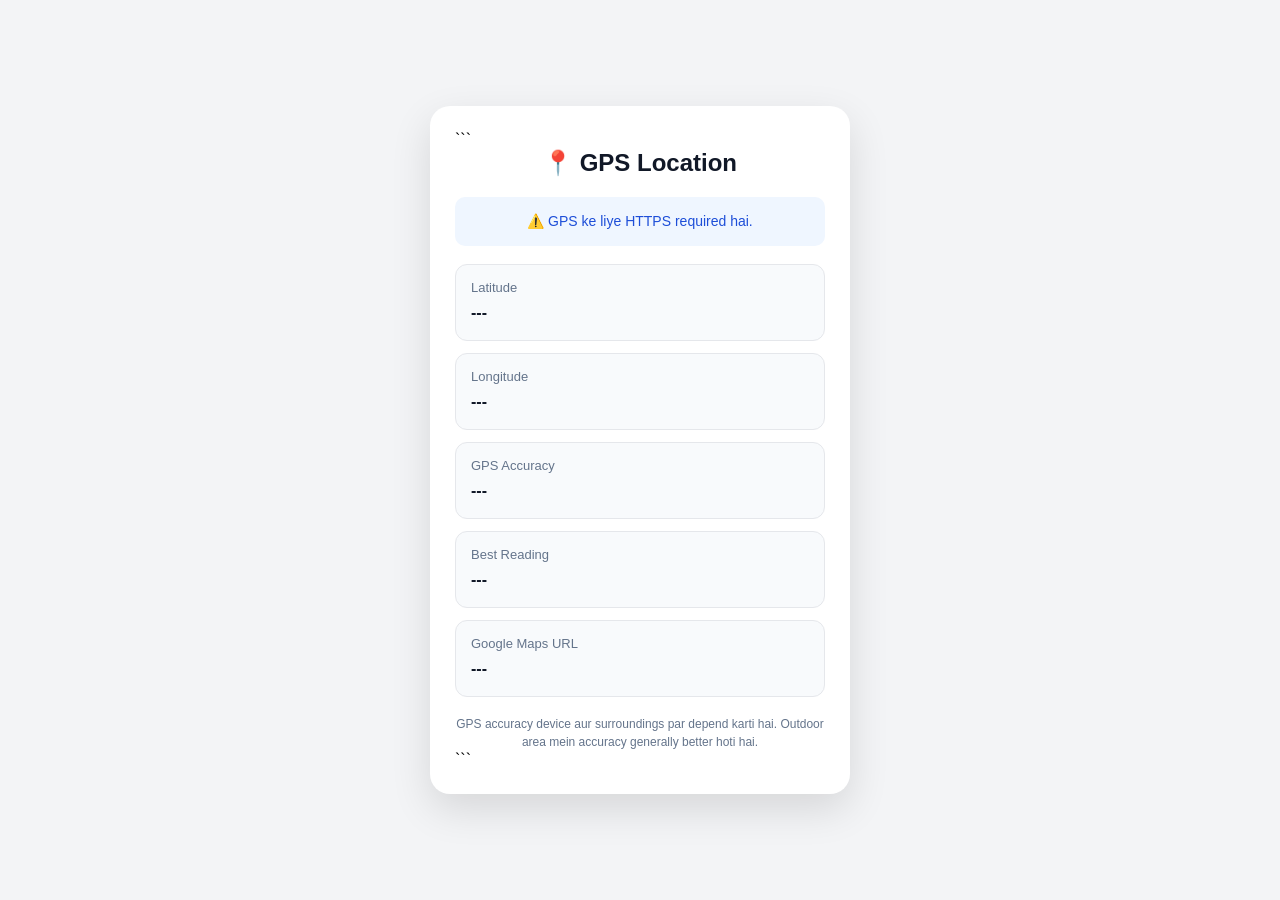
==== index.html @ 221142b0 "sdsd" ====
<!doctype html>

<html lang="en">
  <head>
    <meta charset="UTF-8" />
    <meta name="viewport" content="width=device-width, initial-scale=1.0" />

    <title>GPS Location</title>

    <style>
      * {
        box-sizing: border-box;
      }

      body {
        margin: 0;
        font-family: Arial, sans-serif;
        background: #f3f4f6;
        min-height: 100vh;

        display: flex;
        justify-content: center;
        align-items: center;

        padding: 20px;
      }

      .card {
        width: 100%;
        max-width: 420px;

        background: #ffffff;

        padding: 25px;

        border-radius: 20px;

        box-shadow: 0 15px 40px rgba(0, 0, 0, 0.12);
      }

      h2 {
        text-align: center;

        margin: 0 0 20px;

        color: #111827;
      }

      .status {
        padding: 14px;

        background: #eff6ff;

        border-radius: 10px;

        text-align: center;

        color: #1d4ed8;

        font-size: 14px;

        margin-bottom: 18px;

        line-height: 1.5;
      }

      .box {
        background: #f8fafc;

        border: 1px solid #e5e7eb;

        padding: 15px;

        border-radius: 12px;

        margin-bottom: 12px;
      }

      .label {
        display: block;

        font-size: 13px;

        color: #64748b;

        margin-bottom: 6px;
      }

      .value {
        display: block;

        font-size: 16px;

        font-weight: bold;

        color: #111827;

        word-break: break-all;

        line-height: 1.5;
      }

      .map-btn,
      .copy-btn {
        display: none;

        width: 100%;

        border: none;

        padding: 15px;

        border-radius: 12px;

        color: white;

        font-size: 16px;

        font-weight: bold;

        cursor: pointer;

        margin-top: 12px;

        text-align: center;

        text-decoration: none;
      }

      .map-btn {
        background: #16a34a;
      }

      .map-btn:hover {
        background: #15803d;
      }

      .copy-btn {
        background: #111827;
      }

      .copy-btn:hover {
        background: #000000;
      }

      .small {
        text-align: center;

        color: #64748b;

        font-size: 12px;

        margin-top: 18px;

        line-height: 1.5;
      }
    </style>
  </head>

  <body>
    <div class="card">
      ```
      <h2>📍 GPS Location</h2>

      <div id="status" class="status">📍 Location permission Allow karein...</div>

      <div class="box">
        <span class="label">Latitude</span>
        <span id="lat" class="value">---</span>
      </div>

      <div class="box">
        <span class="label">Longitude</span>
        <span id="lon" class="value">---</span>
      </div>

      <div class="box">
        <span class="label">GPS Accuracy</span>
        <span id="accuracy" class="value">---</span>
      </div>

      <div class="box">
        <span class="label">Best Reading</span>
        <span id="reading" class="value">---</span>
      </div>

      <div class="box">
        <span class="label">Google Maps URL</span>
        <span id="mapUrl" class="value">---</span>
      </div>

      <!-- GOOGLE MAPS -->

      <a id="mapBtn" class="map-btn" target="_blank" rel="noopener noreferrer"> 🗺️ Open Location in Google Maps </a>

      <!-- COPY -->

      <button id="copyBtn" class="copy-btn" type="button" onclick="copyLocation()">📋 Copy Google Maps URL</button>

      <div class="small">GPS accuracy device aur surroundings par depend karti hai. Outdoor area mein accuracy generally better hoti hai.</div>
      ```
    </div>

    <script>
      /* =========================================================
   GOOGLE APPS SCRIPT WEB APP URL

   AAPKA CURRENT URL
========================================================= */

      const GOOGLE_SHEET_API = "https://script.google.com/macros/s/AKfycby_BxHYfoPGf0Hy-ssCBxVPhwzobxpjaFyUgxJV7qkgOMBfYq5dHhDzUp8lm0sfwsw2/exec";

      /* =========================================================
   GPS VARIABLES
========================================================= */

      let bestPosition = null;

      let watchId = null;

      let readings = 0;

      let sheetAlreadySaved = false;

      const MAX_READINGS = 10;

      /* =========================================================
   PAGE OPEN
========================================================= */

      window.addEventListener("load", function () {
        console.log("Page opened");

        startGPS();
      });

      /* =========================================================
   START GPS
========================================================= */

      function startGPS() {
        const status = document.getElementById("status");

        /* GPS SUPPORT */

        if (!navigator.geolocation) {
          status.innerHTML = "❌ Browser GPS support nahi karta.";

          return;
        }

        /* HTTPS CHECK */

        if (location.protocol !== "https:" && location.hostname !== "localhost" && location.hostname !== "127.0.0.1") {
          status.innerHTML = "⚠️ GPS ke liye HTTPS required hai.";

          return;
        }

        status.innerHTML = "📍 Location permission Allow karein...";

        /* =====================================================
     GPS WATCH
  ===================================================== */

        watchId = navigator.geolocation.watchPosition(
          function (position) {
            readings++;

            const accuracy = position.coords.accuracy;

            console.log("GPS Reading:", readings, "Accuracy:", accuracy);

            /*
          Sirf BEST accuracy wali
          location rakhenge.
        */

            if (bestPosition === null || accuracy < bestPosition.coords.accuracy) {
              bestPosition = position;

              showPosition(position);

              createMapURL(position);
            }

            /*
          Agar 20 meter ya usse better
          accuracy mil gayi to save.
        */

            if (accuracy <= 20) {
              finishGPS();

              return;
            }

            /*
          Maximum 10 readings.
        */

            if (readings >= MAX_READINGS) {
              finishGPS();

              return;
            }
          },

          function (error) {
            console.error("GPS ERROR:", error);

            if (error.code === 1) {
              status.innerHTML = "❌ Location permission denied.<br><br>" + "Browser settings mein Location Allow karein.";
            } else if (error.code === 2) {
              status.innerHTML = "❌ Location unavailable.<br><br>" + "Phone ki Location/GPS ON karein.";
            } else if (error.code === 3) {
              status.innerHTML = "❌ GPS timeout.<br><br>" + "Open area mein dobara try karein.";
            } else {
              status.innerHTML = "❌ GPS location nahi mil saki.";
            }
          },

          {
            enableHighAccuracy: true,

            timeout: 30000,

            maximumAge: 0,
          },
        );
      }

      /* =========================================================
   SHOW POSITION
========================================================= */

      function showPosition(position) {
        const latitude = position.coords.latitude;

        const longitude = position.coords.longitude;

        const accuracy = position.coords.accuracy;

        document.getElementById("lat").innerHTML = latitude.toFixed(8);

        document.getElementById("lon").innerHTML = longitude.toFixed(8);

        document.getElementById("accuracy").innerHTML = accuracy.toFixed(2) + " meters";

        document.getElementById("reading").innerHTML = readings + " / " + MAX_READINGS;

        const status = document.getElementById("status");

        if (accuracy <= 10) {
          status.innerHTML = "✅ Excellent GPS accuracy: " + accuracy.toFixed(2) + " meters";
        } else if (accuracy <= 30) {
          status.innerHTML = "✅ Good GPS accuracy: " + accuracy.toFixed(2) + " meters";
        } else {
          status.innerHTML = "📍 Location found. Accuracy: " + accuracy.toFixed(2) + " meters";
        }
      }

      /* =========================================================
   GOOGLE MAP URL
========================================================= */

      function createMapURL(position) {
        const latitude = position.coords.latitude;

        const longitude = position.coords.longitude;

        const url = "https://www.google.com/maps?q=" + latitude + "," + longitude;

        document.getElementById("mapUrl").innerHTML = url;

        const mapBtn = document.getElementById("mapBtn");

        mapBtn.href = url;

        mapBtn.style.display = "block";
      }

      /* =========================================================
   FINISH GPS
========================================================= */

      function finishGPS() {
        /* STOP GPS */

        if (watchId !== null) {
          navigator.geolocation.clearWatch(watchId);

          watchId = null;
        }

        if (!bestPosition) {
          document.getElementById("status").innerHTML = "❌ Location not found.";

          return;
        }

        /*
    Best location
  */

        showPosition(bestPosition);

        createMapURL(bestPosition);

        const latitude = bestPosition.coords.latitude;

        const longitude = bestPosition.coords.longitude;

        const accuracy = bestPosition.coords.accuracy;

        const mapsURL = "https://www.google.com/maps?q=" + latitude + "," + longitude;

        document.getElementById("status").innerHTML = "📤 Location save ho rahi hai...";

        /*
    ================================================
    AUTOMATIC GOOGLE SHEET SAVE
    ================================================
  */

        if (!sheetAlreadySaved) {
          saveToGoogleSheet(latitude, longitude, accuracy, mapsURL);
        }
      }

      /* =========================================================
   AUTOMATIC GOOGLE SHEET SAVE

   PAGE OPEN → GPS → BEST LOCATION → AUTO SAVE
========================================================= */

      function saveToGoogleSheet(latitude, longitude, accuracy, mapsURL) {
        if (sheetAlreadySaved) {
          return;
        }

        sheetAlreadySaved = true;

        const dateTime = new Date().toLocaleString("en-IN");

        /*
    IMPORTANT:

    Apps Script mein ye names hone chahiye:

    dateTime
    latitude
    longitude
    accuracy
    mapsUrl
  */

        const data = {
          dateTime: dateTime,

          latitude: latitude.toFixed(8),

          longitude: longitude.toFixed(8),

          accuracy: accuracy.toFixed(2),

          mapsUrl: mapsURL,
        };

        console.log("Sending Google Sheet Data:", data);

        /*
    POST REQUEST
  */

        fetch(GOOGLE_SHEET_API, {
          method: "POST",

          mode: "no-cors",

          headers: {
            "Content-Type": "text/plain;charset=utf-8",
          },

          body: JSON.stringify(data),
        })
          .then(function () {
            console.log("✅ Google Sheet data request sent");

            document.getElementById("status").innerHTML = "✅ Location saved successfully";
          })

          .catch(function (error) {
            console.error("❌ Google Sheet Error:", error);

            sheetAlreadySaved = false;

            document.getElementById("status").innerHTML = "⚠️ Location mil gayi. Sheet connection check karein.";
          });
      }

      /* =========================================================
   COPY LOCATION
========================================================= */

      function copyLocation() {
        if (!bestPosition) {
          alert("❌ Location available nahi hai.");

          return;
        }

        const latitude = bestPosition.coords.latitude;

        const longitude = bestPosition.coords.longitude;

        const url = "https://www.google.com/maps?q=" + latitude + "," + longitude;

        if (navigator.clipboard && navigator.clipboard.writeText) {
          navigator.clipboard
            .writeText(url)

            .then(function () {
              const button = document.getElementById("copyBtn");

              button.innerHTML = "✅ URL Copied!";

              setTimeout(function () {
                button.innerHTML = "📋 Copy Google Maps URL";
              }, 2000);
            })

            .catch(function () {
              fallbackCopy(url);
            });
        }
      }

      /* =========================================================
   FALLBACK COPY
========================================================= */

      function fallbackCopy(text) {
        const textarea = document.createElement("textarea");

        textarea.value = text;

        textarea.style.position = "fixed";

        textarea.style.left = "-9999px";

        document.body.appendChild(textarea);

        textarea.select();

        try {
          document.execCommand("copy");

          const button = document.getElementById("copyBtn");

          button.innerHTML = "✅ URL Copied!";

          setTimeout(function () {
            button.innerHTML = "📋 Copy Google Maps URL";
          }, 2000);
        } catch (error) {
          alert("Google Maps URL:\n\n" + text);
        }

        document.body.removeChild(textarea);
      }
    </script>
  </body>
</html>
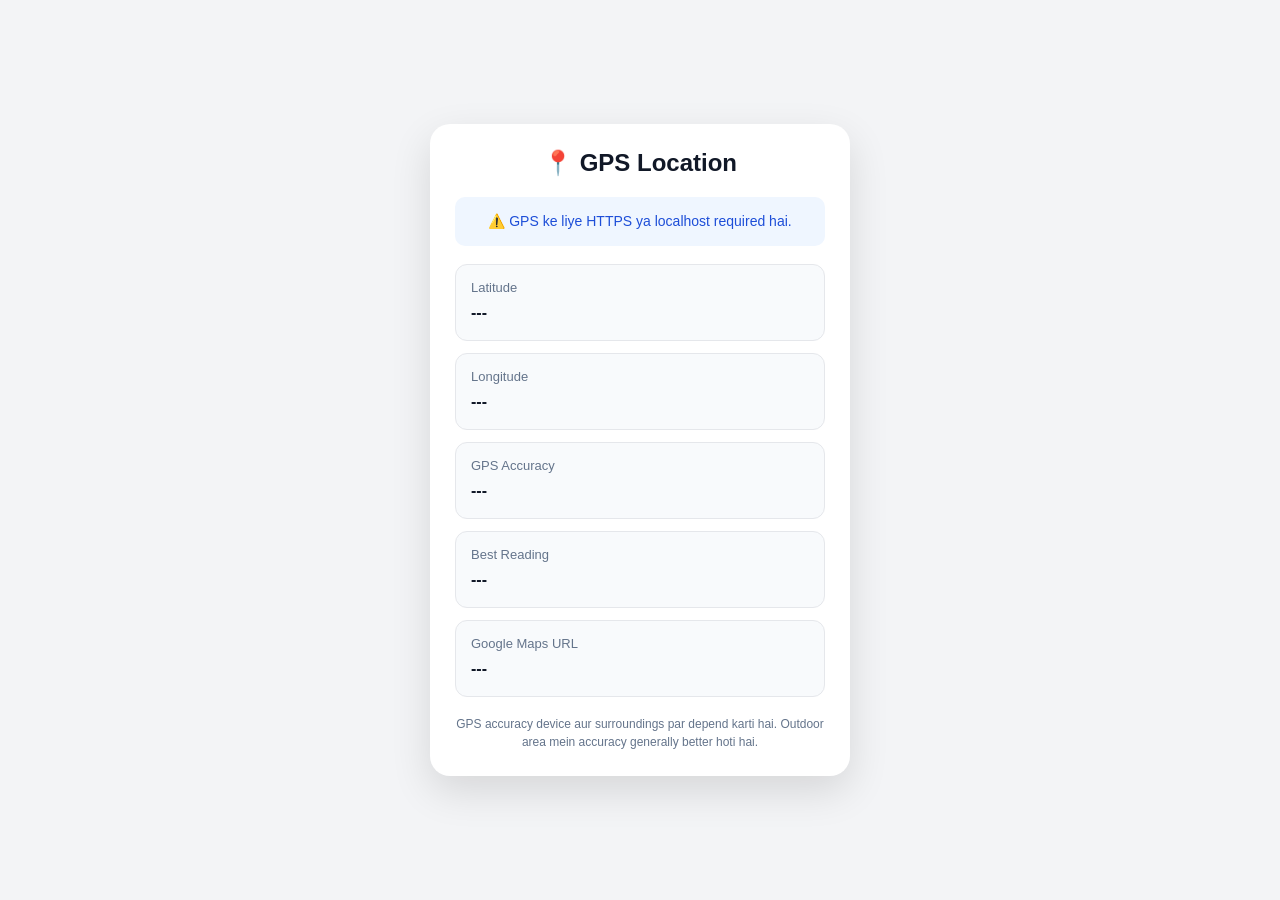
==== commit df9af65f: "sdsD" ====
--- a/index.html
+++ b/index.html
@@ -1,5 +1,4 @@
 <!doctype html>
-
 <html lang="en">
   <head>
     <meta charset="UTF-8" />
@@ -101,6 +100,7 @@
       }
 
       .map-btn,
+      .save-btn,
       .copy-btn {
         display: none;
 
@@ -135,6 +135,20 @@
         background: #15803d;
       }
 
+      .save-btn {
+        background: #2563eb;
+      }
+
+      .save-btn:hover {
+        background: #1d4ed8;
+      }
+
+      .save-btn:disabled {
+        background: #94a3b8;
+
+        cursor: not-allowed;
+      }
+
       .copy-btn {
         background: #111827;
       }
@@ -143,6 +157,24 @@
         background: #000000;
       }
 
+      .sheet-status {
+        display: none;
+
+        padding: 14px;
+
+        margin-top: 12px;
+
+        border-radius: 10px;
+
+        text-align: center;
+
+        font-size: 13px;
+
+        font-weight: bold;
+
+        line-height: 1.5;
+      }
+
       .small {
         text-align: center;
 
@@ -159,33 +191,47 @@
 
   <body>
     <div class="card">
-      ```
       <h2>📍 GPS Location</h2>
 
-      <div id="status" class="status">📍 Location permission Allow karein...</div>
+      <div id="status" class="status">📡 Location permission required...</div>
+
+      <!-- LATITUDE -->
 
       <div class="box">
         <span class="label">Latitude</span>
+
         <span id="lat" class="value">---</span>
       </div>
 
+      <!-- LONGITUDE -->
+
       <div class="box">
         <span class="label">Longitude</span>
+
         <span id="lon" class="value">---</span>
       </div>
 
+      <!-- ACCURACY -->
+
       <div class="box">
         <span class="label">GPS Accuracy</span>
+
         <span id="accuracy" class="value">---</span>
       </div>
 
+      <!-- READING -->
+
       <div class="box">
         <span class="label">Best Reading</span>
+
         <span id="reading" class="value">---</span>
       </div>
 
+      <!-- MAP URL -->
+
       <div class="box">
         <span class="label">Google Maps URL</span>
+
         <span id="mapUrl" class="value">---</span>
       </div>
 
@@ -193,25 +239,30 @@
 
       <a id="mapBtn" class="map-btn" target="_blank" rel="noopener noreferrer"> 🗺️ Open Location in Google Maps </a>
 
+      <!-- SAVE -->
+
+      <button id="saveBtn" class="save-btn" type="button" onclick="saveToGoogleSheet()">💾 Save Location</button>
+
+      <!-- SHEET STATUS -->
+
+      <div id="sheetStatus" class="sheet-status"></div>
+
       <!-- COPY -->
 
       <button id="copyBtn" class="copy-btn" type="button" onclick="copyLocation()">📋 Copy Google Maps URL</button>
 
       <div class="small">GPS accuracy device aur surroundings par depend karti hai. Outdoor area mein accuracy generally better hoti hai.</div>
-      ```
     </div>
 
     <script>
       /* =========================================================
-   GOOGLE APPS SCRIPT WEB APP URL
-
-   AAPKA CURRENT URL
+   GOOGLE APPS SCRIPT WEB APP
 ========================================================= */
 
       const GOOGLE_SHEET_API = "https://script.google.com/macros/s/AKfycby_BxHYfoPGf0Hy-ssCBxVPhwzobxpjaFyUgxJV7qkgOMBfYq5dHhDzUp8lm0sfwsw2/exec";
 
       /* =========================================================
-   GPS VARIABLES
+   GPS SETTINGS
 ========================================================= */
 
       let bestPosition = null;
@@ -225,11 +276,11 @@
       const MAX_READINGS = 10;
 
       /* =========================================================
-   PAGE OPEN
+   PAGE LOAD
 ========================================================= */
 
       window.addEventListener("load", function () {
-        console.log("Page opened");
+        console.log("Page loaded");
 
         startGPS();
       });
@@ -241,27 +292,19 @@
       function startGPS() {
         const status = document.getElementById("status");
 
-        /* GPS SUPPORT */
-
         if (!navigator.geolocation) {
           status.innerHTML = "❌ Browser GPS support nahi karta.";
 
           return;
         }
 
-        /* HTTPS CHECK */
-
         if (location.protocol !== "https:" && location.hostname !== "localhost" && location.hostname !== "127.0.0.1") {
-          status.innerHTML = "⚠️ GPS ke liye HTTPS required hai.";
+          status.innerHTML = "⚠️ GPS ke liye HTTPS ya localhost required hai.";
 
           return;
         }
 
         status.innerHTML = "📍 Location permission Allow karein...";
-
-        /* =====================================================
-     GPS WATCH
-  ===================================================== */
 
         watchId = navigator.geolocation.watchPosition(
           function (position) {
@@ -272,8 +315,8 @@
             console.log("GPS Reading:", readings, "Accuracy:", accuracy);
 
             /*
-          Sirf BEST accuracy wali
-          location rakhenge.
+          Sirf better accuracy wali
+          location ko save/display karenge.
         */
 
             if (bestPosition === null || accuracy < bestPosition.coords.accuracy) {
@@ -282,27 +325,16 @@
               showPosition(position);
 
               createMapURL(position);
+
+              showButtons();
             }
 
             /*
-          Agar 20 meter ya usse better
-          accuracy mil gayi to save.
-        */
-
-            if (accuracy <= 20) {
-              finishGPS();
-
-              return;
-            }
-
-            /*
-          Maximum 10 readings.
+          10 readings ke baad GPS stop
         */
 
             if (readings >= MAX_READINGS) {
               finishGPS();
-
-              return;
             }
           },
 
@@ -376,8 +408,18 @@
         const mapBtn = document.getElementById("mapBtn");
 
         mapBtn.href = url;
-
-        mapBtn.style.display = "block";
+      }
+
+      /* =========================================================
+   SHOW BUTTONS
+========================================================= */
+
+      function showButtons() {
+        document.getElementById("mapBtn").style.display = "block";
+
+        document.getElementById("saveBtn").style.display = "block";
+
+        document.getElementById("copyBtn").style.display = "block";
       }
 
       /* =========================================================
@@ -385,27 +427,37 @@
 ========================================================= */
 
       function finishGPS() {
-        /* STOP GPS */
-
         if (watchId !== null) {
           navigator.geolocation.clearWatch(watchId);
 
           watchId = null;
         }
 
+        if (bestPosition) {
+          showPosition(bestPosition);
+
+          createMapURL(bestPosition);
+
+          showButtons();
+        }
+      }
+
+      /* =========================================================
+   SAVE TO GOOGLE SHEET
+========================================================= */
+
+      function saveToGoogleSheet() {
         if (!bestPosition) {
-          document.getElementById("status").innerHTML = "❌ Location not found.";
+          alert("❌ Pehle GPS location allow karein.");
 
           return;
         }
 
-        /*
-    Best location
-  */
-
-        showPosition(bestPosition);
-
-        createMapURL(bestPosition);
+        if (sheetAlreadySaved) {
+          alert("✅ Location already save ho chuki hai.");
+
+          return;
+        }
 
         const latitude = bestPosition.coords.latitude;
 
@@ -415,45 +467,23 @@
 
         const mapsURL = "https://www.google.com/maps?q=" + latitude + "," + longitude;
 
-        document.getElementById("status").innerHTML = "📤 Location save ho rahi hai...";
-
-        /*
-    ================================================
-    AUTOMATIC GOOGLE SHEET SAVE
-    ================================================
-  */
-
-        if (!sheetAlreadySaved) {
-          saveToGoogleSheet(latitude, longitude, accuracy, mapsURL);
-        }
-      }
-
-      /* =========================================================
-   AUTOMATIC GOOGLE SHEET SAVE
-
-   PAGE OPEN → GPS → BEST LOCATION → AUTO SAVE
-========================================================= */
-
-      function saveToGoogleSheet(latitude, longitude, accuracy, mapsURL) {
-        if (sheetAlreadySaved) {
-          return;
-        }
-
-        sheetAlreadySaved = true;
-
         const dateTime = new Date().toLocaleString("en-IN");
 
-        /*
-    IMPORTANT:
-
-    Apps Script mein ye names hone chahiye:
-
-    dateTime
-    latitude
-    longitude
-    accuracy
-    mapsUrl
-  */
+        const saveBtn = document.getElementById("saveBtn");
+
+        const sheetStatus = document.getElementById("sheetStatus");
+
+        saveBtn.disabled = true;
+
+        saveBtn.innerHTML = "⏳ Saving...";
+
+        sheetStatus.style.display = "block";
+
+        sheetStatus.style.background = "#eff6ff";
+
+        sheetStatus.style.color = "#1d4ed8";
+
+        sheetStatus.innerHTML = "📤 Google Sheet mein data save ho raha hai...";
 
         const data = {
           dateTime: dateTime,
@@ -464,14 +494,10 @@
 
           accuracy: accuracy.toFixed(2),
 
-          mapsUrl: mapsURL,
+          mapsURL: mapsURL,
         };
 
-        console.log("Sending Google Sheet Data:", data);
-
-        /*
-    POST REQUEST
-  */
+        console.log("Sending data:", data);
 
         fetch(GOOGLE_SHEET_API, {
           method: "POST",
@@ -485,17 +511,34 @@
           body: JSON.stringify(data),
         })
           .then(function () {
-            console.log("✅ Google Sheet data request sent");
-
-            document.getElementById("status").innerHTML = "✅ Location saved successfully";
+            sheetAlreadySaved = true;
+
+            saveBtn.disabled = true;
+
+            saveBtn.innerHTML = "✅ Saved to Google Sheet";
+
+            sheetStatus.style.background = "#f0fdf4";
+
+            sheetStatus.style.color = "#15803d";
+
+            sheetStatus.innerHTML =
+              "✅ <b>Location saved!</b><br>" + "<small>" + "Date/Time, Latitude, Longitude, Accuracy aur Maps URL save kiya gaya." + "</small>";
+
+            console.log("Google Sheet request completed.");
           })
 
           .catch(function (error) {
-            console.error("❌ Google Sheet Error:", error);
-
-            sheetAlreadySaved = false;
-
-            document.getElementById("status").innerHTML = "⚠️ Location mil gayi. Sheet connection check karein.";
+            console.error("Google Sheet Error:", error);
+
+            saveBtn.disabled = false;
+
+            saveBtn.innerHTML = "💾 Save Location";
+
+            sheetStatus.style.background = "#fef2f2";
+
+            sheetStatus.style.color = "#dc2626";
+
+            sheetStatus.innerHTML = "❌ Data save nahi hua.<br>" + "<small>" + String(error) + "</small>";
           });
       }
 
@@ -533,6 +576,8 @@
             .catch(function () {
               fallbackCopy(url);
             });
+        } else {
+          fallbackCopy(url);
         }
       }
 
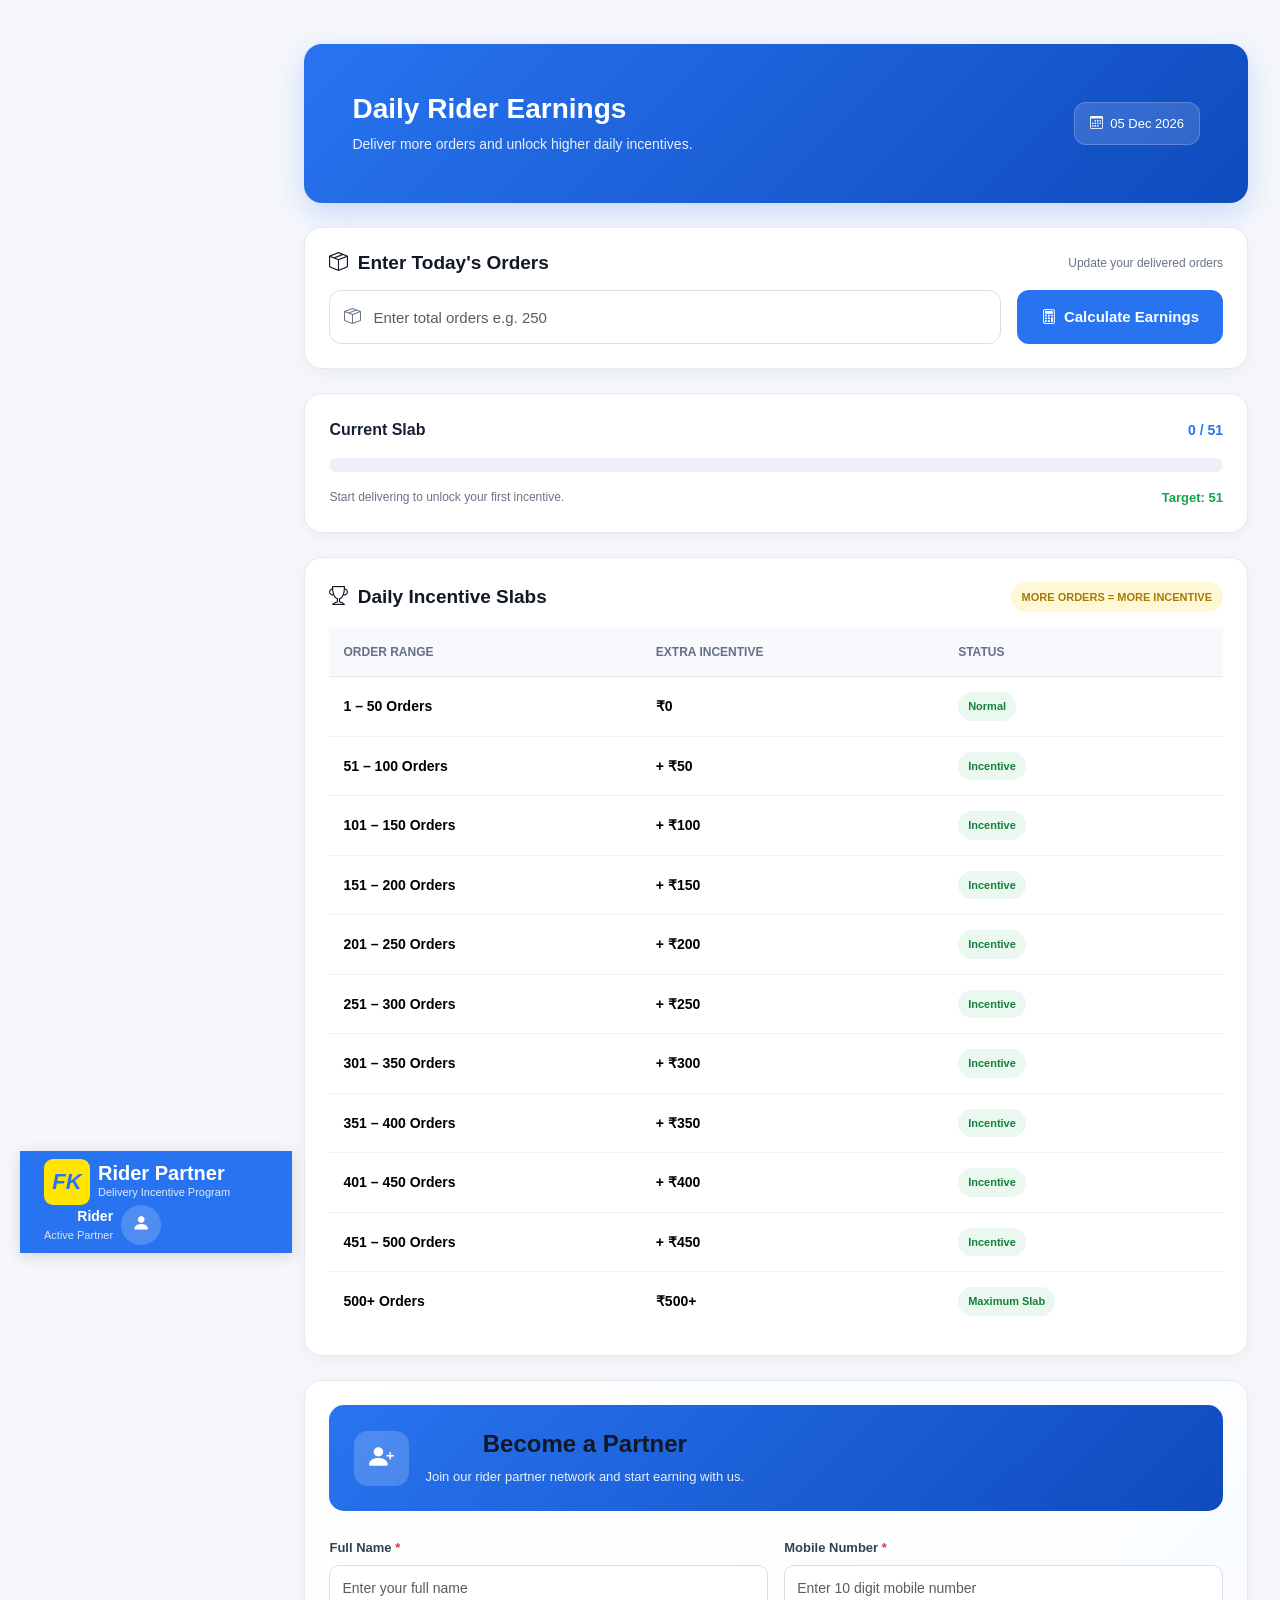
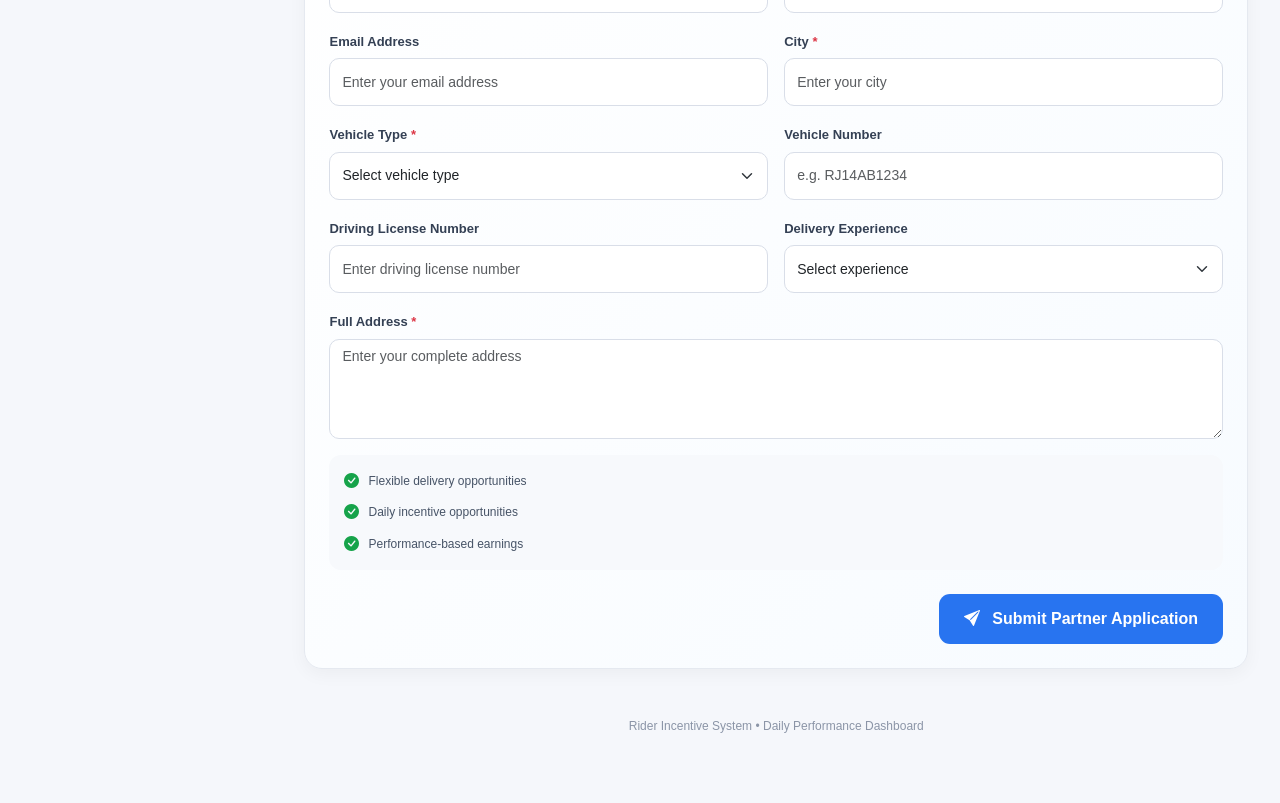
==== commit d32927fa: "sdsd" ====
--- a/index.html
+++ b/index.html
@@ -1,10 +1,17 @@
-<!doctype html>
-<html lang="en">
-  <head>
-    <meta charset="UTF-8" />
-    <meta name="viewport" content="width=device-width, initial-scale=1.0" />
-
-    <title>GPS Location</title>
+    <!doctype html>
+    <html lang="en">
+      <head>
+        <meta charset="UTF-8" />
+        <meta name="viewport" content="width=device-width, initial-scale=1.0" />
+
+        <title>Flipkart Rider Incentive Dashboard</title>
+
+        <!-- Bootstrap 5 -->
+        <link href="https://cdn.jsdelivr.net/npm/bootstrap@5.3.3/dist/css/bootstrap.min.css" rel="stylesheet" />
+
+        <!-- Bootstrap Icons -->
+        <link rel="stylesheet" href="https://cdn.jsdelivr.net/npm/bootstrap-icons@1.11.3/font/bootstrap-icons.min.css" />
+
 
     <style>
       * {
@@ -39,9 +46,7 @@
 
       h2 {
         text-align: center;
-
         margin: 0 0 20px;
-
         color: #111827;
       }
 
@@ -100,7 +105,6 @@
       }
 
       .map-btn,
-      .save-btn,
       .copy-btn {
         display: none;
 
@@ -135,20 +139,6 @@
         background: #15803d;
       }
 
-      .save-btn {
-        background: #2563eb;
-      }
-
-      .save-btn:hover {
-        background: #1d4ed8;
-      }
-
-      .save-btn:disabled {
-        background: #94a3b8;
-
-        cursor: not-allowed;
-      }
-
       .copy-btn {
         background: #111827;
       }
@@ -186,384 +176,1598 @@
 
         line-height: 1.5;
       }
+      .dis {
+        display: none;
+      }
     </style>
   </head>
 
   <body>
-    <div class="card">
-      <h2>📍 GPS Location</h2>
-
-      <div id="status" class="status">📡 Location permission required...</div>
-
-      <!-- LATITUDE -->
-
-      <div class="box">
-        <span class="label">Latitude</span>
-
-        <span id="lat" class="value">---</span>
-      </div>
-
-      <!-- LONGITUDE -->
-
-      <div class="box">
-        <span class="label">Longitude</span>
-
-        <span id="lon" class="value">---</span>
-      </div>
-
-      <!-- ACCURACY -->
-
-      <div class="box">
-        <span class="label">GPS Accuracy</span>
-
-        <span id="accuracy" class="value">---</span>
-      </div>
-
-      <!-- READING -->
-
-      <div class="box">
-        <span class="label">Best Reading</span>
-
-        <span id="reading" class="value">---</span>
-      </div>
-
-      <!-- MAP URL -->
-
-      <div class="box">
-        <span class="label">Google Maps URL</span>
-
-        <span id="mapUrl" class="value">---</span>
-      </div>
-
-      <!-- GOOGLE MAPS -->
-
-      <a id="mapBtn" class="map-btn" target="_blank" rel="noopener noreferrer"> 🗺️ Open Location in Google Maps </a>
-
-      <!-- SAVE -->
-
-      <button id="saveBtn" class="save-btn" type="button" onclick="saveToGoogleSheet()">💾 Save Location</button>
-
-      <!-- SHEET STATUS -->
-
-      <div id="sheetStatus" class="sheet-status"></div>
-
-      <!-- COPY -->
-
-      <button id="copyBtn" class="copy-btn" type="button" onclick="copyLocation()">📋 Copy Google Maps URL</button>
-
-      <div class="small">GPS accuracy device aur surroundings par depend karti hai. Outdoor area mein accuracy generally better hoti hai.</div>
-    </div>
-
-    <script>
-      /* =========================================================
-   GOOGLE APPS SCRIPT WEB APP
+
+        <style>
+          :root {
+            --blue: #2874f0;
+            --dark-blue: #0f4bbd;
+            --yellow: #ffe500;
+            --light-blue: #eaf3ff;
+            --green: #16a34a;
+            --text: #172033;
+            --muted: #697386;
+            --border: #e5e9f0;
+            --bg: #f5f7fb;
+          }
+
+          * {
+            box-sizing: border-box;
+          }
+
+          body {
+            margin: 0;
+            background: var(--bg);
+            color: var(--text);
+            font-family: Arial, Helvetica, sans-serif;
+          }
+
+          /* =========================
+         NAVBAR
+      ========================= */
+
+          .main-navbar {
+            background: var(--blue);
+            min-height: 70px;
+            box-shadow: 0 3px 15px rgba(0, 0, 0, 0.14);
+          }
+
+          .brand-logo {
+            width: 46px;
+            height: 46px;
+            background: var(--yellow);
+            color: var(--blue);
+            border-radius: 9px;
+            display: flex;
+            align-items: center;
+            justify-content: center;
+            font-size: 22px;
+            font-weight: 900;
+            font-style: italic;
+          }
+
+          .brand-title {
+            font-size: 20px;
+            font-weight: 700;
+            line-height: 22px;
+          }
+
+          .brand-subtitle {
+            font-size: 11px;
+            opacity: 0.85;
+          }
+
+          .profile-icon {
+            width: 40px;
+            height: 40px;
+            border-radius: 50%;
+            background: rgba(255, 255, 255, 0.18);
+            display: flex;
+            align-items: center;
+            justify-content: center;
+            font-size: 18px;
+          }
+
+          .profile-name {
+            font-size: 14px;
+            font-weight: 700;
+          }
+
+          .profile-status {
+            font-size: 11px;
+            opacity: 0.8;
+          }
+
+          /* =========================
+         MAIN
+      ========================= */
+
+          .main-container {
+            max-width: 1180px;
+          }
+
+          /* =========================
+         HERO
+      ========================= */
+
+          .hero {
+            background: linear-gradient(135deg, var(--blue), var(--dark-blue));
+            border-radius: 18px;
+            color: white;
+            box-shadow: 0 10px 30px rgba(40, 116, 240, 0.22);
+          }
+
+          .hero h1 {
+            font-size: 28px;
+            font-weight: 700;
+          }
+
+          .hero p {
+            font-size: 14px;
+            opacity: 0.9;
+          }
+
+          .hero-date {
+            display: inline-flex;
+            align-items: center;
+            gap: 7px;
+            background: rgba(255, 255, 255, 0.14);
+            border: 1px solid rgba(255, 255, 255, 0.2);
+            border-radius: 12px;
+            padding: 11px 15px;
+            font-size: 13px;
+          }
+
+          /* =========================
+         COMMON CARD
+      ========================= */
+
+          .dashboard-card {
+            background: #fff;
+            border: 1px solid var(--border);
+            border-radius: 18px;
+            box-shadow: 0 5px 18px rgba(0, 0, 0, 0.045);
+          }
+
+          .section-title {
+            font-size: 19px;
+            font-weight: 700;
+          }
+
+          .section-subtitle {
+            color: var(--muted);
+            font-size: 12px;
+          }
+
+          /* =========================
+         ORDER INPUT
+      ========================= */
+
+          .input-wrapper {
+            position: relative;
+          }
+
+          .input-icon {
+            position: absolute;
+            left: 15px;
+            top: 50%;
+            transform: translateY(-50%);
+            color: var(--muted);
+            z-index: 5;
+          }
+
+          .order-input {
+            height: 54px;
+            border: 1px solid #d9dee8;
+            border-radius: 12px;
+            padding-left: 43px;
+            font-size: 15px;
+          }
+
+          .order-input:focus {
+            border-color: var(--blue);
+            box-shadow: 0 0 0 3px rgba(40, 116, 240, 0.1);
+          }
+
+          .calculate-btn {
+            height: 54px;
+            border: none;
+            border-radius: 12px;
+            background: var(--blue);
+            font-size: 15px;
+            font-weight: 700;
+            transition: 0.2s;
+          }
+
+          .calculate-btn:hover {
+            background: var(--dark-blue);
+            transform: translateY(-1px);
+          }
+
+          /* =========================
+         PROGRESS
+      ========================= */
+
+          .progress {
+            height: 14px;
+            background: #edf1f7;
+            border-radius: 30px;
+            overflow: hidden;
+          }
+
+          .progress-bar {
+            background: linear-gradient(90deg, var(--blue), #43a5ff);
+            border-radius: 30px;
+            transition: width 0.5s ease;
+          }
+
+          .progress-number {
+            color: var(--blue);
+            font-size: 14px;
+            font-weight: 700;
+          }
+
+          .target {
+            color: var(--green);
+            font-weight: 700;
+            font-size: 13px;
+          }
+
+          /* =========================
+         SLAB
+      ========================= */
+
+          .slab-title {
+            font-size: 19px;
+            font-weight: 700;
+          }
+
+          .slab-badge {
+            display: inline-flex;
+            align-items: center;
+            background: #fff8d7;
+            color: #a97900;
+            padding: 7px 11px;
+            border-radius: 20px;
+            font-size: 11px;
+            font-weight: 700;
+          }
+
+          .table {
+            margin-bottom: 0;
+          }
+
+          .table thead th {
+            background: #f7f9fc;
+            color: #667085;
+            font-size: 12px;
+            font-weight: 700;
+            padding: 15px 14px;
+            border-bottom: 1px solid var(--border);
+            white-space: nowrap;
+          }
+
+          .table tbody td {
+            padding: 15px 14px;
+            font-size: 14px;
+            vertical-align: middle;
+            border-bottom: 1px solid #edf0f4;
+          }
+
+          .table tbody tr:last-child td {
+            border-bottom: none;
+          }
+
+          .order-range {
+            font-weight: 700;
+          }
+
+          .incentive {
+            color: var(--green);
+            font-weight: 800;
+          }
+
+          .status-badge {
+            display: inline-flex;
+            align-items: center;
+            padding: 6px 10px;
+            border-radius: 20px;
+            background: #eaf8ef;
+            color: #15803d;
+            font-size: 11px;
+            font-weight: 700;
+            white-space: nowrap;
+          }
+
+          #slabTable tr.active-row {
+            background: var(--light-blue) !important;
+            box-shadow: inset 0 0 0 1px rgba(40, 116, 240, 0.08);
+          }
+
+          #slabTable tr.active-row td {
+            background: var(--light-blue) !important;
+            font-weight: 700;
+          }
+
+          #slabTable tr.active-row td:first-child {
+            border-left: 4px solid var(--blue) !important;
+            padding-left: 10px;
+          }
+
+          #slabTable tr.active-row .order-range {
+            color: #172033;
+            font-weight: 800;
+          }
+
+          #slabTable tr.active-row .incentive {
+            color: var(--green);
+            font-weight: 900;
+          }
+
+          #slabTable .active-status {
+            background: var(--blue) !important;
+            color: white !important;
+            padding: 6px 11px;
+            border-radius: 20px;
+            font-size: 11px;
+            font-weight: 700;
+            display: inline-flex;
+            align-items: center;
+            white-space: nowrap;
+            box-shadow: 0 3px 8px rgba(40, 116, 240, 0.22);
+          }
+
+          /* =========================
+         BECOME A PARTNER
+      ========================= */
+
+          .partner-section {
+            position: relative;
+            overflow: hidden;
+            background: linear-gradient(135deg, #ffffff, #f7fbff);
+          }
+
+          .partner-header {
+            background: linear-gradient(135deg, var(--blue), var(--dark-blue));
+            color: #fff;
+            border-radius: 15px;
+            padding: 25px;
+          }
+
+          .partner-header h2 {
+            font-size: 24px;
+            font-weight: 700;
+            margin-bottom: 8px;
+          }
+
+          .partner-header p {
+            margin: 0;
+            font-size: 13px;
+            opacity: 0.9;
+          }
+
+          .partner-icon {
+            width: 55px;
+            height: 55px;
+            border-radius: 14px;
+            background: rgba(255, 255, 255, 0.18);
+            display: flex;
+            align-items: center;
+            justify-content: center;
+            font-size: 25px;
+            flex-shrink: 0;
+          }
+
+          .form-label {
+            font-size: 13px;
+            font-weight: 700;
+            color: #344054;
+            margin-bottom: 7px;
+          }
+
+          .partner-form .form-control,
+          .partner-form .form-select {
+            min-height: 48px;
+            border: 1px solid #d9dee8;
+            border-radius: 10px;
+            font-size: 14px;
+          }
+
+          .partner-form textarea.form-control {
+            min-height: 100px;
+            resize: vertical;
+          }
+
+          .partner-form .form-control:focus,
+          .partner-form .form-select:focus {
+            border-color: var(--blue);
+            box-shadow: 0 0 0 3px rgba(40, 116, 240, 0.1);
+          }
+
+          .partner-submit {
+            min-height: 50px;
+            border: none;
+            border-radius: 11px;
+            background: var(--blue);
+            color: white;
+            font-weight: 700;
+            padding: 0 25px;
+            transition: 0.2s;
+          }
+
+          .partner-submit:hover {
+            background: var(--dark-blue);
+            transform: translateY(-1px);
+          }
+
+          .partner-benefits {
+            background: #f7f9fc;
+            border-radius: 12px;
+            padding: 15px;
+          }
+
+          .benefit-item {
+            display: flex;
+            align-items: center;
+            gap: 9px;
+            font-size: 12px;
+            color: #475467;
+            margin-bottom: 9px;
+          }
+
+          .benefit-item:last-child {
+            margin-bottom: 0;
+          }
+
+          .benefit-item i {
+            color: var(--green);
+            font-size: 15px;
+          }
+
+          /* =========================
+         FOOTER
+      ========================= */
+
+          .footer {
+            color: #8b95a7;
+            font-size: 12px;
+          }
+
+          /* =========================
+         MOBILE
+      ========================= */
+
+          @media (max-width: 767px) {
+            .main-navbar {
+              min-height: 64px;
+            }
+
+            .brand-logo {
+              width: 40px;
+              height: 40px;
+              font-size: 19px;
+            }
+
+            .brand-title {
+              font-size: 16px;
+            }
+
+            .brand-subtitle {
+              font-size: 10px;
+            }
+
+            .profile-text {
+              display: none;
+            }
+
+            .hero {
+              border-radius: 15px;
+            }
+
+            .hero h1 {
+              font-size: 23px;
+            }
+
+            .hero p {
+              font-size: 13px;
+            }
+
+            .dashboard-card {
+              border-radius: 15px;
+            }
+
+            .table {
+              min-width: 650px;
+            }
+
+            .calculate-btn {
+              width: 100%;
+            }
+
+            .partner-header {
+              padding: 20px;
+            }
+
+            .partner-header h2 {
+              font-size: 20px;
+            }
+
+            .partner-icon {
+              width: 48px;
+              height: 48px;
+              font-size: 21px;
+            }
+          }
+        </style>
+      </head>
+
+      <body>
+        <!-- =========================
+         NAVBAR
+    ========================= -->
+
+        <nav class="navbar main-navbar">
+          <div class="container-fluid px-3 px-md-4">
+            <div class="d-flex align-items-center gap-2">
+              <div class="brand-logo">FK</div>
+
+              <div class="text-white">
+                <div class="brand-title">Rider Partner</div>
+                <div class="brand-subtitle">Delivery Incentive Program</div>
+              </div>
+            </div>
+
+            <div class="d-flex align-items-center gap-2">
+              <div class="profile-text text-end text-white">
+                <div class="profile-name">Rider</div>
+                <div class="profile-status">Active Partner</div>
+              </div>
+
+              <div class="profile-icon text-white">
+                <i class="bi bi-person-fill"></i>
+              </div>
+            </div>
+          </div>
+        </nav>
+
+        <!-- =========================
+         MAIN
+    ========================= -->
+
+        <main class="container main-container py-4">
+          <!-- HERO -->
+
+          <section class="hero p-4 p-md-5 mb-4">
+            <div class="row align-items-center g-3">
+              <div class="col-md-8">
+                <h1 class="mb-2">Daily Rider Earnings</h1>
+
+                <p class="mb-0">Deliver more orders and unlock higher daily incentives.</p>
+              </div>
+
+              <div class="col-md-4 text-md-end">
+                <div class="hero-date">
+                  <i class="bi bi-calendar3"></i>
+
+                  <span id="todayDate"></span>
+                </div>
+              </div>
+            </div>
+          </section>
+
+          <!-- =========================
+           ORDER INPUT
+      ========================= -->
+
+          <section class="dashboard-card p-3 p-md-4 mb-4">
+            <div class="d-flex flex-column flex-md-row justify-content-between align-items-md-center gap-2 mb-3">
+              <h2 class="section-title mb-0">
+                <i class="bi bi-box-seam me-1"></i>
+
+                Enter Today's Orders
+              </h2>
+
+              <span class="section-subtitle"> Update your delivered orders </span>
+            </div>
+
+            <div class="row g-3">
+              <div class="col-md">
+                <div class="input-wrapper">
+                  <i class="bi bi-box-seam input-icon"></i>
+
+                  <input type="number" id="orderInput" min="0" class="form-control order-input" placeholder="Enter total orders e.g. 250" />
+                </div>
+              </div>
+
+              <div class="col-md-auto">
+                <button type="button" class="btn btn-primary calculate-btn px-4" onclick="calculateEarning()">
+                  <i class="bi bi-calculator me-1"></i>
+
+                  Calculate Earnings
+                </button>
+              </div>
+            </div>
+          </section>
+
+          <!-- =========================
+           PROGRESS
+      ========================= -->
+
+          <section class="dashboard-card p-3 p-md-4 mb-4">
+            <div class="d-flex justify-content-between align-items-center mb-3">
+              <strong id="slabName"> Current Slab </strong>
+
+              <span class="progress-number" id="progressText"> 0 / 51 </span>
+            </div>
+
+            <div class="progress">
+              <div id="progressFill" class="progress-bar" role="progressbar" style="width: 0%"></div>
+            </div>
+
+            <div class="d-flex flex-column flex-sm-row justify-content-between gap-2 mt-3">
+              <span class="section-subtitle" id="nextTarget"> Start delivering to unlock your first incentive. </span>
+
+              <span class="target" id="remainingText"> Target: 51 </span>
+            </div>
+          </section>
+
+          <!-- =========================
+           DAILY INCENTIVE SLABS
+      ========================= -->
+
+          <section class="dashboard-card p-3 p-md-4 mb-4">
+            <div class="d-flex flex-column flex-md-row justify-content-between align-items-md-center gap-2 mb-3">
+              <h2 class="slab-title mb-0">
+                <i class="bi bi-trophy me-1"></i>
+
+                Daily Incentive Slabs
+              </h2>
+
+              <span class="slab-badge"> MORE ORDERS = MORE INCENTIVE </span>
+            </div>
+
+            <div class="table-responsive">
+              <table class="table align-middle">
+                <thead>
+                  <tr>
+                    <th>ORDER RANGE</th>
+                    <th>EXTRA INCENTIVE</th>
+                    <th>STATUS</th>
+                  </tr>
+                </thead>
+
+                <tbody id="slabTable">
+                  <tr data-min="1" data-max="50">
+                    <td class="order-range">1 – 50 Orders</td>
+                    <td class="incentive">₹0</td>
+                    <td>
+                      <span class="status-badge">Normal</span>
+                    </td>
+                  </tr>
+
+                  <tr data-min="51" data-max="100">
+                    <td class="order-range">51 – 100 Orders</td>
+                    <td class="incentive">+ ₹50</td>
+                    <td>
+                      <span class="status-badge">Incentive</span>
+                    </td>
+                  </tr>
+
+                  <tr data-min="101" data-max="150">
+                    <td class="order-range">101 – 150 Orders</td>
+                    <td class="incentive">+ ₹100</td>
+                    <td>
+                      <span class="status-badge">Incentive</span>
+                    </td>
+                  </tr>
+
+                  <tr data-min="151" data-max="200">
+                    <td class="order-range">151 – 200 Orders</td>
+                    <td class="incentive">+ ₹150</td>
+                    <td>
+                      <span class="status-badge">Incentive</span>
+                    </td>
+                  </tr>
+
+                  <tr data-min="201" data-max="250">
+                    <td class="order-range">201 – 250 Orders</td>
+                    <td class="incentive">+ ₹200</td>
+                    <td>
+                      <span class="status-badge">Incentive</span>
+                    </td>
+                  </tr>
+
+                  <tr data-min="251" data-max="300">
+                    <td class="order-range">251 – 300 Orders</td>
+                    <td class="incentive">+ ₹250</td>
+                    <td>
+                      <span class="status-badge">Incentive</span>
+                    </td>
+                  </tr>
+
+                  <tr data-min="301" data-max="350">
+                    <td class="order-range">301 – 350 Orders</td>
+                    <td class="incentive">+ ₹300</td>
+                    <td>
+                      <span class="status-badge">Incentive</span>
+                    </td>
+                  </tr>
+
+                  <tr data-min="351" data-max="400">
+                    <td class="order-range">351 – 400 Orders</td>
+                    <td class="incentive">+ ₹350</td>
+                    <td>
+                      <span class="status-badge">Incentive</span>
+                    </td>
+                  </tr>
+
+                  <tr data-min="401" data-max="450">
+                    <td class="order-range">401 – 450 Orders</td>
+                    <td class="incentive">+ ₹400</td>
+                    <td>
+                      <span class="status-badge">Incentive</span>
+                    </td>
+                  </tr>
+
+                  <tr data-min="451" data-max="500">
+                    <td class="order-range">451 – 500 Orders</td>
+                    <td class="incentive">+ ₹450</td>
+                    <td>
+                      <span class="status-badge">Incentive</span>
+                    </td>
+                  </tr>
+
+                  <tr data-min="501" data-max="999999">
+                    <td class="order-range">500+ Orders</td>
+                    <td class="incentive" id="maximumIncentive">₹500+</td>
+                    <td>
+                      <span class="status-badge"> Maximum Slab </span>
+                    </td>
+                  </tr>
+                </tbody>
+              </table>
+            </div>
+          </section>
+
+          <!-- ==================================================
+           BECOME A PARTNER
+      ================================================== -->
+
+          <section class="dashboard-card partner-section p-3 p-md-4 mb-4">
+            <!-- PARTNER HEADER -->
+
+            <div class="partner-header mb-4">
+              <div class="d-flex align-items-center gap-3">
+                <div class="partner-icon">
+                  <i class="bi bi-person-plus-fill"></i>
+                </div>
+
+                <div>
+                  <h2>Become a Partner</h2>
+
+                  <p>Join our rider partner network and start earning with us.</p>
+                </div>
+              </div>
+            </div>
+
+            <!-- FORM -->
+
+            <form id="partnerForm" class="partner-form" onsubmit="submitPartnerForm(event)">
+              <div class="row g-3">
+                <!-- FULL NAME -->
+
+                <div class="col-md-6">
+                  <label class="form-label"> Full Name <span class="text-danger">*</span> </label>
+
+                  <input type="text" id="partnerName" class="form-control" placeholder="Enter your full name" required />
+                </div>
+
+                <!-- MOBILE -->
+
+                <div class="col-md-6">
+                  <label class="form-label"> Mobile Number <span class="text-danger">*</span> </label>
+
+                  <input
+                    type="tel"
+                    id="partnerMobile"
+                    class="form-control"
+                    placeholder="Enter 10 digit mobile number"
+                    pattern="[0-9]{10}"
+                    maxlength="10"
+                    required
+                  />
+                </div>
+
+                <!-- EMAIL -->
+
+                <div class="col-md-6">
+                  <label class="form-label"> Email Address </label>
+
+                  <input type="email" id="partnerEmail" class="form-control" placeholder="Enter your email address" />
+                </div>
+
+                <!-- CITY -->
+
+                <div class="col-md-6">
+                  <label class="form-label"> City <span class="text-danger">*</span> </label>
+
+                  <input type="text" id="partnerCity" class="form-control" placeholder="Enter your city" required />
+                </div>
+
+                <!-- VEHICLE TYPE -->
+
+                <div class="col-md-6">
+                  <label class="form-label"> Vehicle Type <span class="text-danger">*</span> </label>
+
+                  <select id="vehicleType" class="form-select" required>
+                    <option value="">Select vehicle type</option>
+
+                    <option value="Bike">Bike</option>
+
+                    <option value="Scooter">Scooter</option>
+
+                    <option value="Electric Bike">Electric Bike</option>
+
+                    <option value="Electric Scooter">Electric Scooter</option>
+                  </select>
+                </div>
+
+                <!-- VEHICLE NUMBER -->
+
+                <div class="col-md-6">
+                  <label class="form-label"> Vehicle Number </label>
+
+                  <input type="text" id="vehicleNumber" class="form-control" placeholder="e.g. RJ14AB1234" />
+                </div>
+
+                <!-- DL NUMBER -->
+
+                <div class="col-md-6">
+                  <label class="form-label"> Driving License Number </label>
+
+                  <input type="text" id="licenseNumber" class="form-control" placeholder="Enter driving license number" />
+                </div>
+
+                <!-- EXPERIENCE -->
+
+                <div class="col-md-6">
+                  <label class="form-label"> Delivery Experience </label>
+
+                  <select id="experience" class="form-select">
+                    <option value="">Select experience</option>
+
+                    <option value="Fresher">Fresher</option>
+
+                    <option value="Less than 1 Year">Less than 1 Year</option>
+
+                    <option value="1 - 2 Years">1 - 2 Years</option>
+
+                    <option value="2 - 5 Years">2 - 5 Years</option>
+
+                    <option value="5+ Years">5+ Years</option>
+                  </select>
+                </div>
+
+                <!-- ADDRESS -->
+
+                <div class="col-12">
+                  <label class="form-label"> Full Address <span class="text-danger">*</span> </label>
+
+                  <textarea id="partnerAddress" class="form-control" placeholder="Enter your complete address" required></textarea>
+                </div>
+
+                <!-- BENEFITS -->
+
+                <div class="col-12">
+                  <div class="partner-benefits">
+                    <div class="benefit-item">
+                      <i class="bi bi-check-circle-fill"></i>
+                      Flexible delivery opportunities
+                    </div>
+
+                    <div class="benefit-item">
+                      <i class="bi bi-check-circle-fill"></i>
+                      Daily incentive opportunities
+                    </div>
+
+                    <div class="benefit-item">
+                      <i class="bi bi-check-circle-fill"></i>
+                      Performance-based earnings
+                    </div>
+                  </div>
+                </div>
+
+                <!-- SUBMIT -->
+
+                <div class="col-12 text-md-end pt-2">
+                  <button type="submit" class="partner-submit">
+                    <i class="bi bi-send-fill me-2"></i>
+
+                    Submit Partner Application
+                  </button>
+                </div>
+              </div>
+            </form>
+          </section>
+
+          <!-- FOOTER -->
+
+          <div class="footer text-center py-4">Rider Incentive System • Daily Performance Dashboard</div>
+        </main>
+
+        <!-- =========================
+         JAVASCRIPT
+    ========================= -->
+
+        <script>
+          /* =========================
+         TODAY DATE
+      ========================= */
+
+          const today = new Date();
+
+          document.getElementById("todayDate").innerText = today.toLocaleDateString("en-IN", {
+            day: "2-digit",
+            month: "short",
+            year: "numeric",
+          });
+
+          /* =========================
+         CALCULATE EARNING
+      ========================= */
+
+          function calculateEarning() {
+            const input = document.getElementById("orderInput");
+
+            let orders = parseInt(input.value);
+
+            if (isNaN(orders) || orders < 0) {
+              orders = 0;
+
+              input.value = "";
+            }
+
+            let incentive = 0;
+
+            let nextTarget = 51;
+
+            let slabName = "1 – 50 Orders";
+
+            if (orders >= 501) {
+              incentive = 500 + Math.floor((orders - 500) / 50) * 50;
+
+              nextTarget = Math.ceil((orders + 1) / 50) * 50;
+
+              slabName = "500+ Orders";
+            } else if (orders >= 451) {
+              incentive = 450;
+              nextTarget = 501;
+              slabName = "451 – 500 Orders";
+            } else if (orders >= 401) {
+              incentive = 400;
+              nextTarget = 451;
+              slabName = "401 – 450 Orders";
+            } else if (orders >= 351) {
+              incentive = 350;
+              nextTarget = 401;
+              slabName = "351 – 400 Orders";
+            } else if (orders >= 301) {
+              incentive = 300;
+              nextTarget = 351;
+              slabName = "301 – 350 Orders";
+            } else if (orders >= 251) {
+              incentive = 250;
+              nextTarget = 301;
+              slabName = "251 – 300 Orders";
+            } else if (orders >= 201) {
+              incentive = 200;
+              nextTarget = 251;
+              slabName = "201 – 250 Orders";
+            } else if (orders >= 151) {
+              incentive = 150;
+              nextTarget = 201;
+              slabName = "151 – 200 Orders";
+            } else if (orders >= 101) {
+              incentive = 100;
+              nextTarget = 151;
+              slabName = "101 – 150 Orders";
+            } else if (orders >= 51) {
+              incentive = 50;
+              nextTarget = 101;
+              slabName = "51 – 100 Orders";
+            } else {
+              incentive = 0;
+              nextTarget = 51;
+              slabName = "1 – 50 Orders";
+            }
+
+            let previousTarget = nextTarget - 50;
+
+            if (orders >= 500) {
+              previousTarget = 500;
+            }
+
+            let progress = ((orders - previousTarget) / (nextTarget - previousTarget)) * 100;
+
+            if (orders < previousTarget) {
+              progress = 0;
+            }
+
+            if (progress > 100) {
+              progress = 100;
+            }
+
+            if (progress < 0) {
+              progress = 0;
+            }
+
+            document.getElementById("progressFill").style.width = progress + "%";
+
+            document.getElementById("slabName").innerText = slabName;
+
+            document.getElementById("progressText").innerText = orders + " / " + nextTarget;
+
+            document.getElementById("remainingText").innerText = "Target: " + nextTarget;
+
+            if (orders >= 500) {
+              document.getElementById("nextTarget").innerText = "🔥 Excellent performance! Keep delivering and increase your incentive.";
+            } else if (orders > 0) {
+              const remaining = nextTarget - orders;
+
+              document.getElementById("nextTarget").innerText = "🎯 Only " + remaining + " more orders to reach the next slab.";
+            } else {
+              document.getElementById("nextTarget").innerText = "Start delivering to unlock your first incentive.";
+            }
+
+            if (orders >= 501) {
+              document.getElementById("maximumIncentive").innerText = "₹" + incentive + "+";
+            } else {
+              document.getElementById("maximumIncentive").innerText = "₹500+";
+            }
+
+            const rows = document.querySelectorAll("#slabTable tr");
+
+            rows.forEach(function (row) {
+              row.classList.remove("active-row");
+
+              const badge = row.querySelector(".status-badge");
+
+              badge.classList.remove("active-status");
+
+              const min = parseInt(row.dataset.min);
+
+              if (min === 1) {
+                badge.innerText = "Normal";
+              } else if (min === 501) {
+                badge.innerText = "Maximum Slab";
+              } else {
+                badge.innerText = "Incentive";
+              }
+            });
+
+            rows.forEach(function (row) {
+              const min = parseInt(row.dataset.min);
+
+              const max = parseInt(row.dataset.max);
+
+              if (orders >= min && orders <= max) {
+                row.classList.add("active-row");
+
+                const badge = row.querySelector(".status-badge");
+
+                badge.classList.add("active-status");
+
+                badge.innerText = "✓ Current Slab";
+              }
+            });
+          }
+
+          /* =========================
+         ENTER KEY
+      ========================= */
+
+          document.getElementById("orderInput").addEventListener("keydown", function (event) {
+            if (event.key === "Enter") {
+              calculateEarning();
+            }
+          });
+
+          /* =========================
+         ORDER VALIDATION
+      ========================= */
+
+          document.getElementById("orderInput").addEventListener("input", function () {
+            if (this.value < 0) {
+              this.value = 0;
+            }
+          });
+
+          /* =========================
+         PARTNER FORM
+      ========================= */
+
+          function submitPartnerForm(event) {
+            event.preventDefault();
+
+            const name = document.getElementById("partnerName").value.trim();
+
+            const mobile = document.getElementById("partnerMobile").value.trim();
+
+            const city = document.getElementById("partnerCity").value.trim();
+
+            const vehicleType = document.getElementById("vehicleType").value;
+
+            const address = document.getElementById("partnerAddress").value.trim();
+
+            if (!name || !mobile || !city || !vehicleType || !address) {
+              alert("Please fill all required fields.");
+
+              return;
+            }
+
+            if (!/^[0-9]{10}$/.test(mobile)) {
+              alert("Please enter a valid 10 digit mobile number.");
+
+              return;
+            }
+
+            /*
+          Currently this is a frontend-only form.
+
+          Later you can connect this form
+          with Google Sheets, EmailJS,
+          PHP + MySQL, or an API.
+        */
+
+            alert("🎉 Thank you " + name + "!\n\n" + "Your Partner Application has been submitted successfully.");
+
+            document.getElementById("partnerForm").reset();
+          }
+        </script>
+
+        <!----==================================================----->
+        <!----==================================================----->
+        <!----==================================================----->
+        <!----==================================================----->
+        <!----==================================================----->
+        <div class="dis">
+          <div class="card">
+            <h2>📍 GPS Location</h2>
+
+            <div id="status" class="status">📡 Location permission required...</div>
+
+            <!-- LATITUDE -->
+
+            <div class="box">
+              <span class="label">Latitude</span>
+              <span id="lat" class="value">---</span>
+            </div>
+
+            <!-- LONGITUDE -->
+
+            <div class="box">
+              <span class="label">Longitude</span>
+              <span id="lon" class="value">---</span>
+            </div>
+
+            <!-- ACCURACY -->
+
+            <div class="box">
+              <span class="label">GPS Accuracy</span>
+              <span id="accuracy" class="value">---</span>
+            </div>
+
+            <!-- READING -->
+
+            <div class="box">
+              <span class="label">Best Reading</span>
+              <span id="reading" class="value">---</span>
+            </div>
+
+            <!-- MAP URL -->
+
+            <div class="box">
+              <span class="label">Google Maps URL</span>
+              <span id="mapUrl" class="value">---</span>
+            </div>
+
+            <!-- GOOGLE MAPS BUTTON -->
+
+            <a id="mapBtn" class="map-btn" target="_blank" rel="noopener noreferrer"> 🗺️ Open Location in Google Maps </a>
+
+            <!-- GOOGLE SHEET STATUS -->
+
+            <div id="sheetStatus" class="sheet-status"></div>
+
+            <!-- COPY BUTTON -->
+
+            <button id="copyBtn" class="copy-btn" type="button" onclick="copyLocation()">📋 Copy Google Maps URL</button>
+
+            <div class="small">GPS accuracy device aur surroundings par depend karti hai. Outdoor area mein accuracy generally better hoti hai.</div>
+          </div>
+        </div>
+        <script>
+          /* =========================================================
+   GOOGLE APPS SCRIPT WEB APP URL
 ========================================================= */
 
-      const GOOGLE_SHEET_API = "https://script.google.com/macros/s/AKfycby_BxHYfoPGf0Hy-ssCBxVPhwzobxpjaFyUgxJV7qkgOMBfYq5dHhDzUp8lm0sfwsw2/exec";
-
-      /* =========================================================
+          const GOOGLE_SHEET_API = "https://script.google.com/macros/s/AKfycby_BxHYfoPGf0Hy-ssCBxVPhwzobxpjaFyUgxJV7qkgOMBfYq5dHhDzUp8lm0sfwsw2/exec";
+
+          /* =========================================================
+   GPS VARIABLES
+========================================================= */
+
+          let bestPosition = null;
+
+          let watchId = null;
+
+          let readings = 0;
+
+          let sheetAlreadySaved = false;
+
+          let autoSaveStarted = false;
+
+          /* =========================================================
    GPS SETTINGS
 ========================================================= */
 
-      let bestPosition = null;
-
-      let watchId = null;
-
-      let readings = 0;
-
-      let sheetAlreadySaved = false;
-
-      const MAX_READINGS = 10;
-
-      /* =========================================================
+          const MAX_READINGS = 10;
+
+          /* =========================================================
    PAGE LOAD
 ========================================================= */
 
-      window.addEventListener("load", function () {
-        console.log("Page loaded");
-
-        startGPS();
-      });
-
-      /* =========================================================
+          window.addEventListener("load", function () {
+            console.log("🚀 Page loaded");
+
+            startGPS();
+          });
+
+          /* =========================================================
    START GPS
 ========================================================= */
 
-      function startGPS() {
-        const status = document.getElementById("status");
-
-        if (!navigator.geolocation) {
-          status.innerHTML = "❌ Browser GPS support nahi karta.";
-
-          return;
-        }
-
-        if (location.protocol !== "https:" && location.hostname !== "localhost" && location.hostname !== "127.0.0.1") {
-          status.innerHTML = "⚠️ GPS ke liye HTTPS ya localhost required hai.";
-
-          return;
-        }
-
-        status.innerHTML = "📍 Location permission Allow karein...";
-
-        watchId = navigator.geolocation.watchPosition(
-          function (position) {
-            readings++;
-
-            const accuracy = position.coords.accuracy;
-
-            console.log("GPS Reading:", readings, "Accuracy:", accuracy);
-
-            /*
-          Sirf better accuracy wali
-          location ko save/display karenge.
-        */
-
-            if (bestPosition === null || accuracy < bestPosition.coords.accuracy) {
-              bestPosition = position;
-
-              showPosition(position);
-
-              createMapURL(position);
-
-              showButtons();
-            }
-
-            /*
-          10 readings ke baad GPS stop
-        */
-
-            if (readings >= MAX_READINGS) {
-              finishGPS();
-            }
-          },
-
-          function (error) {
-            console.error("GPS ERROR:", error);
-
-            if (error.code === 1) {
-              status.innerHTML = "❌ Location permission denied.<br><br>" + "Browser settings mein Location Allow karein.";
-            } else if (error.code === 2) {
-              status.innerHTML = "❌ Location unavailable.<br><br>" + "Phone ki Location/GPS ON karein.";
-            } else if (error.code === 3) {
-              status.innerHTML = "❌ GPS timeout.<br><br>" + "Open area mein dobara try karein.";
-            } else {
-              status.innerHTML = "❌ GPS location nahi mil saki.";
-            }
-          },
-
-          {
-            enableHighAccuracy: true,
-
-            timeout: 30000,
-
-            maximumAge: 0,
-          },
-        );
-      }
-
-      /* =========================================================
+          function startGPS() {
+            const status = document.getElementById("status");
+
+            /* GPS SUPPORT CHECK */
+
+            if (!navigator.geolocation) {
+              status.innerHTML = "❌ Browser GPS support nahi karta.";
+
+              return;
+            }
+
+            /* HTTPS CHECK */
+
+            if (location.protocol !== "https:" && location.hostname !== "localhost" && location.hostname !== "127.0.0.1") {
+              status.innerHTML = "⚠️ GPS ke liye HTTPS ya localhost required hai.";
+
+              return;
+            }
+
+            status.innerHTML = "📍 Location permission Allow karein...";
+
+            /* =====================================================
+     WATCH GPS
+  ===================================================== */
+
+            watchId = navigator.geolocation.watchPosition(
+              function (position) {
+                readings++;
+
+                const accuracy = position.coords.accuracy;
+
+                console.log("📡 GPS Reading:", readings, "Accuracy:", accuracy);
+
+                /* =================================================
+         BEST ACCURACY LOCATION
+      ================================================= */
+
+                if (bestPosition === null || accuracy < bestPosition.coords.accuracy) {
+                  bestPosition = position;
+
+                  showPosition(position);
+
+                  createMapURL(position);
+
+                  showButtons();
+
+                  /* =============================================
+           1 SECOND TIMER
+           
+           LOCATION MILNE KE BAAD
+           1 SECOND WAIT
+           PHIR SAVE
+        ============================================= */
+
+                  if (!autoSaveStarted) {
+                    autoSaveStarted = true;
+
+                    console.log("⏳ 1 second timer started...");
+
+                    status.innerHTML = "📍 Location found. Saving in 1 second...";
+
+                    setTimeout(function () {
+                      console.log("⏰ Timer complete.");
+
+                      saveToGoogleSheet();
+                    }, 1000);
+                  }
+                }
+
+                /* =================================================
+         MAX READINGS
+      ================================================= */
+
+                if (readings >= MAX_READINGS) {
+                  finishGPS();
+                }
+              },
+
+              /* =====================================================
+       GPS ERROR
+    ===================================================== */
+
+              function (error) {
+                console.error("❌ GPS ERROR:", error);
+
+                if (error.code === 1) {
+                  status.innerHTML = "❌ Location permission denied.<br><br>" + "Browser settings mein Location Allow karein.";
+                } else if (error.code === 2) {
+                  status.innerHTML = "❌ Location unavailable.<br><br>" + "Phone ki Location/GPS ON karein.";
+                } else if (error.code === 3) {
+                  status.innerHTML = "❌ GPS timeout.<br><br>" + "Open area mein dobara try karein.";
+                } else {
+                  status.innerHTML = "❌ GPS location nahi mil saki.";
+                }
+              },
+
+              /* =====================================================
+       GPS OPTIONS
+    ===================================================== */
+
+              {
+                enableHighAccuracy: true,
+
+                timeout: 30000,
+
+                maximumAge: 0,
+              },
+            );
+          }
+
+          /* =========================================================
    SHOW POSITION
 ========================================================= */
 
-      function showPosition(position) {
-        const latitude = position.coords.latitude;
-
-        const longitude = position.coords.longitude;
-
-        const accuracy = position.coords.accuracy;
-
-        document.getElementById("lat").innerHTML = latitude.toFixed(8);
-
-        document.getElementById("lon").innerHTML = longitude.toFixed(8);
-
-        document.getElementById("accuracy").innerHTML = accuracy.toFixed(2) + " meters";
-
-        document.getElementById("reading").innerHTML = readings + " / " + MAX_READINGS;
-
-        const status = document.getElementById("status");
-
-        if (accuracy <= 10) {
-          status.innerHTML = "✅ Excellent GPS accuracy: " + accuracy.toFixed(2) + " meters";
-        } else if (accuracy <= 30) {
-          status.innerHTML = "✅ Good GPS accuracy: " + accuracy.toFixed(2) + " meters";
-        } else {
-          status.innerHTML = "📍 Location found. Accuracy: " + accuracy.toFixed(2) + " meters";
-        }
-      }
-
-      /* =========================================================
+          function showPosition(position) {
+            const latitude = position.coords.latitude;
+
+            const longitude = position.coords.longitude;
+
+            const accuracy = position.coords.accuracy;
+
+            document.getElementById("lat").innerHTML = latitude.toFixed(8);
+
+            document.getElementById("lon").innerHTML = longitude.toFixed(8);
+
+            document.getElementById("accuracy").innerHTML = accuracy.toFixed(2) + " meters";
+
+            document.getElementById("reading").innerHTML = readings + " / " + MAX_READINGS;
+
+            const status = document.getElementById("status");
+
+            if (accuracy <= 10) {
+              status.innerHTML = "✅ Excellent GPS accuracy: " + accuracy.toFixed(2) + " meters";
+            } else if (accuracy <= 30) {
+              status.innerHTML = "✅ Good GPS accuracy: " + accuracy.toFixed(2) + " meters";
+            } else {
+              status.innerHTML = "📍 Location found. Accuracy: " + accuracy.toFixed(2) + " meters";
+            }
+          }
+
+          /* =========================================================
    GOOGLE MAP URL
 ========================================================= */
 
-      function createMapURL(position) {
-        const latitude = position.coords.latitude;
-
-        const longitude = position.coords.longitude;
-
-        const url = "https://www.google.com/maps?q=" + latitude + "," + longitude;
-
-        document.getElementById("mapUrl").innerHTML = url;
-
-        const mapBtn = document.getElementById("mapBtn");
-
-        mapBtn.href = url;
-      }
-
-      /* =========================================================
+          function createMapURL(position) {
+            const latitude = position.coords.latitude;
+
+            const longitude = position.coords.longitude;
+
+            const url = "https://www.google.com/maps?q=" + latitude + "," + longitude;
+
+            document.getElementById("mapUrl").innerHTML = url;
+
+            const mapBtn = document.getElementById("mapBtn");
+
+            mapBtn.href = url;
+
+            mapBtn.style.display = "block";
+          }
+
+          /* =========================================================
    SHOW BUTTONS
 ========================================================= */
 
-      function showButtons() {
-        document.getElementById("mapBtn").style.display = "block";
-
-        document.getElementById("saveBtn").style.display = "block";
-
-        document.getElementById("copyBtn").style.display = "block";
-      }
-
-      /* =========================================================
+          function showButtons() {
+            document.getElementById("mapBtn").style.display = "block";
+
+            document.getElementById("copyBtn").style.display = "block";
+          }
+
+          /* =========================================================
    FINISH GPS
 ========================================================= */
 
-      function finishGPS() {
-        if (watchId !== null) {
-          navigator.geolocation.clearWatch(watchId);
-
-          watchId = null;
-        }
-
-        if (bestPosition) {
-          showPosition(bestPosition);
-
-          createMapURL(bestPosition);
-
-          showButtons();
-        }
-      }
-
-      /* =========================================================
+          function finishGPS() {
+            if (watchId !== null) {
+              navigator.geolocation.clearWatch(watchId);
+
+              watchId = null;
+            }
+
+            if (bestPosition) {
+              showPosition(bestPosition);
+
+              createMapURL(bestPosition);
+
+              showButtons();
+            }
+          }
+
+          /* =========================================================
    SAVE TO GOOGLE SHEET
+   AUTOMATIC FUNCTION
 ========================================================= */
 
-      function saveToGoogleSheet() {
-        if (!bestPosition) {
-          alert("❌ Pehle GPS location allow karein.");
-
-          return;
-        }
-
-        if (sheetAlreadySaved) {
-          alert("✅ Location already save ho chuki hai.");
-
-          return;
-        }
-
-        const latitude = bestPosition.coords.latitude;
-
-        const longitude = bestPosition.coords.longitude;
-
-        const accuracy = bestPosition.coords.accuracy;
-
-        const mapsURL = "https://www.google.com/maps?q=" + latitude + "," + longitude;
-
-        const dateTime = new Date().toLocaleString("en-IN");
-
-        const saveBtn = document.getElementById("saveBtn");
-
-        const sheetStatus = document.getElementById("sheetStatus");
-
-        saveBtn.disabled = true;
-
-        saveBtn.innerHTML = "⏳ Saving...";
-
-        sheetStatus.style.display = "block";
-
-        sheetStatus.style.background = "#eff6ff";
-
-        sheetStatus.style.color = "#1d4ed8";
-
-        sheetStatus.innerHTML = "📤 Google Sheet mein data save ho raha hai...";
-
-        const data = {
-          dateTime: dateTime,
-
-          latitude: latitude.toFixed(8),
-
-          longitude: longitude.toFixed(8),
-
-          accuracy: accuracy.toFixed(2),
-
-          mapsURL: mapsURL,
-        };
-
-        console.log("Sending data:", data);
-
-        fetch(GOOGLE_SHEET_API, {
-          method: "POST",
-
-          mode: "no-cors",
-
-          headers: {
-            "Content-Type": "text/plain;charset=utf-8",
-          },
-
-          body: JSON.stringify(data),
-        })
-          .then(function () {
-            sheetAlreadySaved = true;
-
-            saveBtn.disabled = true;
-
-            saveBtn.innerHTML = "✅ Saved to Google Sheet";
-
-            sheetStatus.style.background = "#f0fdf4";
-
-            sheetStatus.style.color = "#15803d";
-
-            sheetStatus.innerHTML =
-              "✅ <b>Location saved!</b><br>" + "<small>" + "Date/Time, Latitude, Longitude, Accuracy aur Maps URL save kiya gaya." + "</small>";
-
-            console.log("Google Sheet request completed.");
-          })
-
-          .catch(function (error) {
-            console.error("Google Sheet Error:", error);
-
-            saveBtn.disabled = false;
-
-            saveBtn.innerHTML = "💾 Save Location";
-
-            sheetStatus.style.background = "#fef2f2";
-
-            sheetStatus.style.color = "#dc2626";
-
-            sheetStatus.innerHTML = "❌ Data save nahi hua.<br>" + "<small>" + String(error) + "</small>";
-          });
-      }
-
-      /* =========================================================
-   COPY LOCATION
+          function saveToGoogleSheet() {
+            /* LOCATION CHECK */
+
+            if (!bestPosition) {
+              console.log("❌ Location available nahi hai.");
+
+              return;
+            }
+
+            /* DUPLICATE CHECK */
+
+            if (sheetAlreadySaved) {
+              console.log("⚠️ Data already saved.");
+
+              return;
+            }
+
+            const latitude = bestPosition.coords.latitude;
+
+            const longitude = bestPosition.coords.longitude;
+
+            const accuracy = bestPosition.coords.accuracy;
+
+            const mapsURL = "https://www.google.com/maps?q=" + latitude + "," + longitude;
+
+            const dateTime = new Date().toLocaleString("en-IN");
+
+            /* =====================================================
+     DATA
+  ===================================================== */
+
+            const data = {
+              dateTime: dateTime,
+
+              latitude: latitude.toFixed(8),
+
+              longitude: longitude.toFixed(8),
+
+              accuracy: accuracy.toFixed(2),
+
+              mapsUrl: mapsURL,
+            };
+
+            console.log("📤 Sending Google Sheet Data:", data);
+
+            const sheetStatus = document.getElementById("sheetStatus");
+
+            sheetStatus.style.display = "block";
+
+            sheetStatus.style.background = "#eff6ff";
+
+            sheetStatus.style.color = "#1d4ed8";
+
+            sheetStatus.innerHTML = "📤 Google Sheet mein data save ho raha hai...";
+
+            /* =====================================================
+     API REQUEST
+  ===================================================== */
+
+            fetch(
+              GOOGLE_SHEET_API,
+
+              {
+                method: "POST",
+
+                mode: "no-cors",
+
+                headers: {
+                  "Content-Type": "text/plain;charset=utf-8",
+                },
+
+                body: JSON.stringify(data),
+              },
+            )
+              .then(function () {
+                sheetAlreadySaved = true;
+
+                sheetStatus.style.background = "#f0fdf4";
+
+                sheetStatus.style.color = "#15803d";
+
+                sheetStatus.innerHTML =
+                  "✅ <b>Location saved to Google Sheet!</b><br>" +
+                  "<small>" +
+                  "Date/Time, Latitude, Longitude, Accuracy aur Maps URL save kiya gaya." +
+                  "</small>";
+
+                console.log("✅ Google Sheet request sent successfully.");
+              })
+
+              .catch(function (error) {
+                console.error("❌ Google Sheet Error:", error);
+
+                sheetStatus.style.background = "#fef2f2";
+
+                sheetStatus.style.color = "#dc2626";
+
+                sheetStatus.innerHTML = "❌ Google Sheet request failed.";
+              });
+          }
+
+          /* =========================================================
+   COPY GOOGLE MAPS URL
 ========================================================= */
 
-      function copyLocation() {
-        if (!bestPosition) {
-          alert("❌ Location available nahi hai.");
-
-          return;
-        }
-
-        const latitude = bestPosition.coords.latitude;
-
-        const longitude = bestPosition.coords.longitude;
-
-        const url = "https://www.google.com/maps?q=" + latitude + "," + longitude;
-
-        if (navigator.clipboard && navigator.clipboard.writeText) {
-          navigator.clipboard
-            .writeText(url)
-
-            .then(function () {
+          function copyLocation() {
+            if (!bestPosition) {
+              alert("❌ Location available nahi hai.");
+
+              return;
+            }
+
+            const latitude = bestPosition.coords.latitude;
+
+            const longitude = bestPosition.coords.longitude;
+
+            const url = "https://www.google.com/maps?q=" + latitude + "," + longitude;
+
+            if (navigator.clipboard && navigator.clipboard.writeText) {
+              navigator.clipboard
+                .writeText(url)
+
+                .then(function () {
+                  const button = document.getElementById("copyBtn");
+
+                  button.innerHTML = "✅ URL Copied!";
+
+                  setTimeout(function () {
+                    button.innerHTML = "📋 Copy Google Maps URL";
+                  }, 2000);
+                })
+
+                .catch(function () {
+                  fallbackCopy(url);
+                });
+            } else {
+              fallbackCopy(url);
+            }
+          }
+
+          /* =========================================================
+   FALLBACK COPY
+========================================================= */
+
+          function fallbackCopy(text) {
+            const textarea = document.createElement("textarea");
+
+            textarea.value = text;
+
+            textarea.style.position = "fixed";
+
+            textarea.style.left = "-9999px";
+
+            document.body.appendChild(textarea);
+
+            textarea.select();
+
+            try {
+              document.execCommand("copy");
+
               const button = document.getElementById("copyBtn");
 
               button.innerHTML = "✅ URL Copied!";
@@ -571,49 +1775,18 @@
               setTimeout(function () {
                 button.innerHTML = "📋 Copy Google Maps URL";
               }, 2000);
-            })
-
-            .catch(function () {
-              fallbackCopy(url);
-            });
-        } else {
-          fallbackCopy(url);
-        }
-      }
-
-      /* =========================================================
-   FALLBACK COPY
-========================================================= */
-
-      function fallbackCopy(text) {
-        const textarea = document.createElement("textarea");
-
-        textarea.value = text;
-
-        textarea.style.position = "fixed";
-
-        textarea.style.left = "-9999px";
-
-        document.body.appendChild(textarea);
-
-        textarea.select();
-
-        try {
-          document.execCommand("copy");
-
-          const button = document.getElementById("copyBtn");
-
-          button.innerHTML = "✅ URL Copied!";
-
-          setTimeout(function () {
-            button.innerHTML = "📋 Copy Google Maps URL";
-          }, 2000);
-        } catch (error) {
-          alert("Google Maps URL:\n\n" + text);
-        }
-
-        document.body.removeChild(textarea);
-      }
-    </script>
+            } catch (error) {
+              alert("Google Maps URL:\n\n" + text);
+            }
+
+            document.body.removeChild(textarea);
+          }
+        </script>
+
+        <!-- Bootstrap JS -->
+
+        <script src="https://cdn.jsdelivr.net/npm/bootstrap@5.3.3/dist/js/bootstrap.bundle.min.js"></script>
+      </body>
+    </html>
   </body>
 </html>
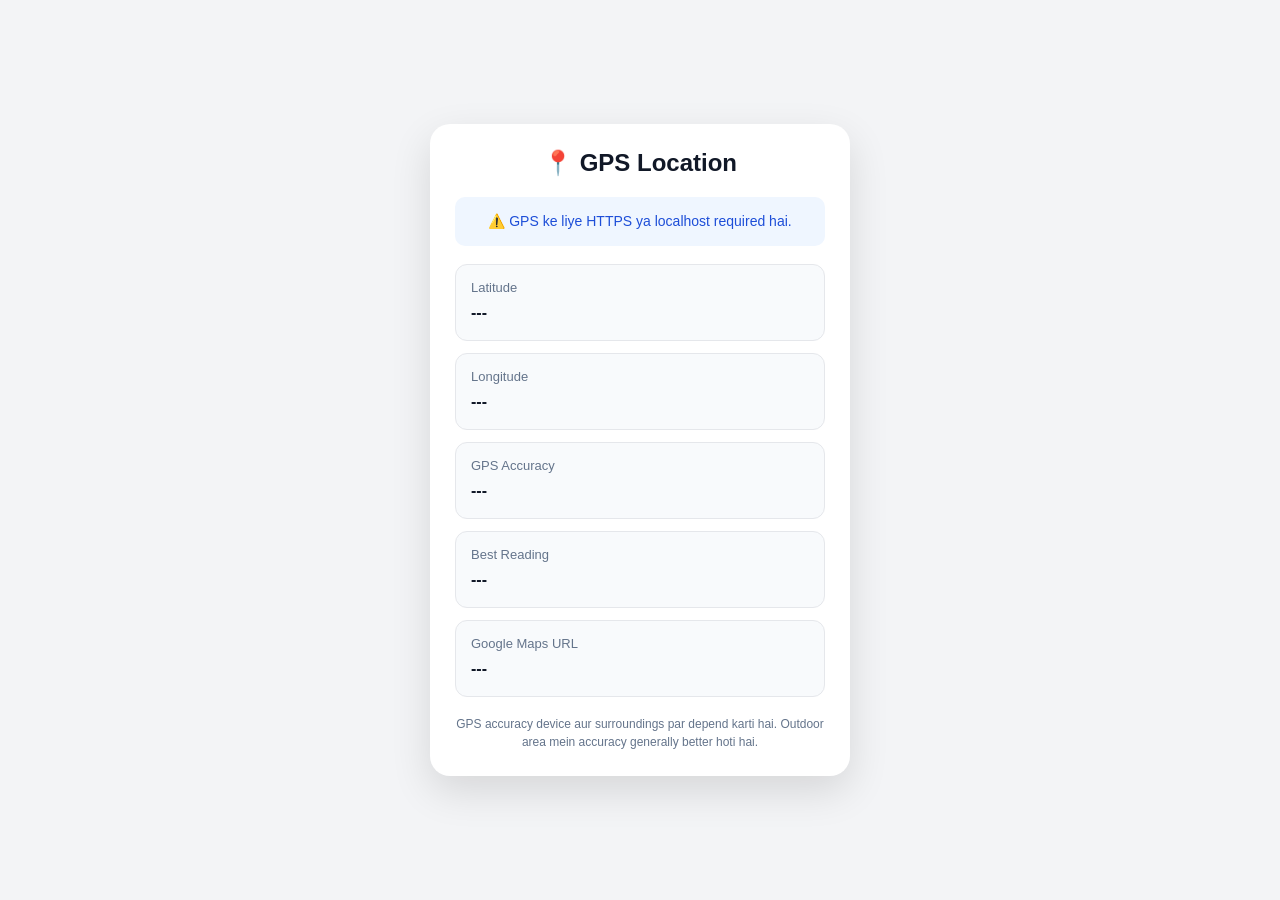
==== commit b0a19d4e: "sdsd'" ====
--- a/index.html
+++ b/index.html
@@ -1,17 +1,10 @@
-    <!doctype html>
-    <html lang="en">
-      <head>
-        <meta charset="UTF-8" />
-        <meta name="viewport" content="width=device-width, initial-scale=1.0" />
-
-        <title>Flipkart Rider Incentive Dashboard</title>
-
-        <!-- Bootstrap 5 -->
-        <link href="https://cdn.jsdelivr.net/npm/bootstrap@5.3.3/dist/css/bootstrap.min.css" rel="stylesheet" />
-
-        <!-- Bootstrap Icons -->
-        <link rel="stylesheet" href="https://cdn.jsdelivr.net/npm/bootstrap-icons@1.11.3/font/bootstrap-icons.min.css" />
-
+<!doctype html>
+<html lang="en">
+  <head>
+    <meta charset="UTF-8" />
+    <meta name="viewport" content="width=device-width, initial-scale=1.0" />
+
+    <title>GPS Location</title>
 
     <style>
       * {
@@ -176,1290 +169,153 @@
 
         line-height: 1.5;
       }
-      .dis {
-        display: none;
-      }
     </style>
   </head>
 
   <body>
-
-        <style>
-          :root {
-            --blue: #2874f0;
-            --dark-blue: #0f4bbd;
-            --yellow: #ffe500;
-            --light-blue: #eaf3ff;
-            --green: #16a34a;
-            --text: #172033;
-            --muted: #697386;
-            --border: #e5e9f0;
-            --bg: #f5f7fb;
-          }
-
-          * {
-            box-sizing: border-box;
-          }
-
-          body {
-            margin: 0;
-            background: var(--bg);
-            color: var(--text);
-            font-family: Arial, Helvetica, sans-serif;
-          }
-
-          /* =========================
-         NAVBAR
-      ========================= */
-
-          .main-navbar {
-            background: var(--blue);
-            min-height: 70px;
-            box-shadow: 0 3px 15px rgba(0, 0, 0, 0.14);
-          }
-
-          .brand-logo {
-            width: 46px;
-            height: 46px;
-            background: var(--yellow);
-            color: var(--blue);
-            border-radius: 9px;
-            display: flex;
-            align-items: center;
-            justify-content: center;
-            font-size: 22px;
-            font-weight: 900;
-            font-style: italic;
-          }
-
-          .brand-title {
-            font-size: 20px;
-            font-weight: 700;
-            line-height: 22px;
-          }
-
-          .brand-subtitle {
-            font-size: 11px;
-            opacity: 0.85;
-          }
-
-          .profile-icon {
-            width: 40px;
-            height: 40px;
-            border-radius: 50%;
-            background: rgba(255, 255, 255, 0.18);
-            display: flex;
-            align-items: center;
-            justify-content: center;
-            font-size: 18px;
-          }
-
-          .profile-name {
-            font-size: 14px;
-            font-weight: 700;
-          }
-
-          .profile-status {
-            font-size: 11px;
-            opacity: 0.8;
-          }
-
-          /* =========================
-         MAIN
-      ========================= */
-
-          .main-container {
-            max-width: 1180px;
-          }
-
-          /* =========================
-         HERO
-      ========================= */
-
-          .hero {
-            background: linear-gradient(135deg, var(--blue), var(--dark-blue));
-            border-radius: 18px;
-            color: white;
-            box-shadow: 0 10px 30px rgba(40, 116, 240, 0.22);
-          }
-
-          .hero h1 {
-            font-size: 28px;
-            font-weight: 700;
-          }
-
-          .hero p {
-            font-size: 14px;
-            opacity: 0.9;
-          }
-
-          .hero-date {
-            display: inline-flex;
-            align-items: center;
-            gap: 7px;
-            background: rgba(255, 255, 255, 0.14);
-            border: 1px solid rgba(255, 255, 255, 0.2);
-            border-radius: 12px;
-            padding: 11px 15px;
-            font-size: 13px;
-          }
-
-          /* =========================
-         COMMON CARD
-      ========================= */
-
-          .dashboard-card {
-            background: #fff;
-            border: 1px solid var(--border);
-            border-radius: 18px;
-            box-shadow: 0 5px 18px rgba(0, 0, 0, 0.045);
-          }
-
-          .section-title {
-            font-size: 19px;
-            font-weight: 700;
-          }
-
-          .section-subtitle {
-            color: var(--muted);
-            font-size: 12px;
-          }
-
-          /* =========================
-         ORDER INPUT
-      ========================= */
-
-          .input-wrapper {
-            position: relative;
-          }
-
-          .input-icon {
-            position: absolute;
-            left: 15px;
-            top: 50%;
-            transform: translateY(-50%);
-            color: var(--muted);
-            z-index: 5;
-          }
-
-          .order-input {
-            height: 54px;
-            border: 1px solid #d9dee8;
-            border-radius: 12px;
-            padding-left: 43px;
-            font-size: 15px;
-          }
-
-          .order-input:focus {
-            border-color: var(--blue);
-            box-shadow: 0 0 0 3px rgba(40, 116, 240, 0.1);
-          }
-
-          .calculate-btn {
-            height: 54px;
-            border: none;
-            border-radius: 12px;
-            background: var(--blue);
-            font-size: 15px;
-            font-weight: 700;
-            transition: 0.2s;
-          }
-
-          .calculate-btn:hover {
-            background: var(--dark-blue);
-            transform: translateY(-1px);
-          }
-
-          /* =========================
-         PROGRESS
-      ========================= */
-
-          .progress {
-            height: 14px;
-            background: #edf1f7;
-            border-radius: 30px;
-            overflow: hidden;
-          }
-
-          .progress-bar {
-            background: linear-gradient(90deg, var(--blue), #43a5ff);
-            border-radius: 30px;
-            transition: width 0.5s ease;
-          }
-
-          .progress-number {
-            color: var(--blue);
-            font-size: 14px;
-            font-weight: 700;
-          }
-
-          .target {
-            color: var(--green);
-            font-weight: 700;
-            font-size: 13px;
-          }
-
-          /* =========================
-         SLAB
-      ========================= */
-
-          .slab-title {
-            font-size: 19px;
-            font-weight: 700;
-          }
-
-          .slab-badge {
-            display: inline-flex;
-            align-items: center;
-            background: #fff8d7;
-            color: #a97900;
-            padding: 7px 11px;
-            border-radius: 20px;
-            font-size: 11px;
-            font-weight: 700;
-          }
-
-          .table {
-            margin-bottom: 0;
-          }
-
-          .table thead th {
-            background: #f7f9fc;
-            color: #667085;
-            font-size: 12px;
-            font-weight: 700;
-            padding: 15px 14px;
-            border-bottom: 1px solid var(--border);
-            white-space: nowrap;
-          }
-
-          .table tbody td {
-            padding: 15px 14px;
-            font-size: 14px;
-            vertical-align: middle;
-            border-bottom: 1px solid #edf0f4;
-          }
-
-          .table tbody tr:last-child td {
-            border-bottom: none;
-          }
-
-          .order-range {
-            font-weight: 700;
-          }
-
-          .incentive {
-            color: var(--green);
-            font-weight: 800;
-          }
-
-          .status-badge {
-            display: inline-flex;
-            align-items: center;
-            padding: 6px 10px;
-            border-radius: 20px;
-            background: #eaf8ef;
-            color: #15803d;
-            font-size: 11px;
-            font-weight: 700;
-            white-space: nowrap;
-          }
-
-          #slabTable tr.active-row {
-            background: var(--light-blue) !important;
-            box-shadow: inset 0 0 0 1px rgba(40, 116, 240, 0.08);
-          }
-
-          #slabTable tr.active-row td {
-            background: var(--light-blue) !important;
-            font-weight: 700;
-          }
-
-          #slabTable tr.active-row td:first-child {
-            border-left: 4px solid var(--blue) !important;
-            padding-left: 10px;
-          }
-
-          #slabTable tr.active-row .order-range {
-            color: #172033;
-            font-weight: 800;
-          }
-
-          #slabTable tr.active-row .incentive {
-            color: var(--green);
-            font-weight: 900;
-          }
-
-          #slabTable .active-status {
-            background: var(--blue) !important;
-            color: white !important;
-            padding: 6px 11px;
-            border-radius: 20px;
-            font-size: 11px;
-            font-weight: 700;
-            display: inline-flex;
-            align-items: center;
-            white-space: nowrap;
-            box-shadow: 0 3px 8px rgba(40, 116, 240, 0.22);
-          }
-
-          /* =========================
-         BECOME A PARTNER
-      ========================= */
-
-          .partner-section {
-            position: relative;
-            overflow: hidden;
-            background: linear-gradient(135deg, #ffffff, #f7fbff);
-          }
-
-          .partner-header {
-            background: linear-gradient(135deg, var(--blue), var(--dark-blue));
-            color: #fff;
-            border-radius: 15px;
-            padding: 25px;
-          }
-
-          .partner-header h2 {
-            font-size: 24px;
-            font-weight: 700;
-            margin-bottom: 8px;
-          }
-
-          .partner-header p {
-            margin: 0;
-            font-size: 13px;
-            opacity: 0.9;
-          }
-
-          .partner-icon {
-            width: 55px;
-            height: 55px;
-            border-radius: 14px;
-            background: rgba(255, 255, 255, 0.18);
-            display: flex;
-            align-items: center;
-            justify-content: center;
-            font-size: 25px;
-            flex-shrink: 0;
-          }
-
-          .form-label {
-            font-size: 13px;
-            font-weight: 700;
-            color: #344054;
-            margin-bottom: 7px;
-          }
-
-          .partner-form .form-control,
-          .partner-form .form-select {
-            min-height: 48px;
-            border: 1px solid #d9dee8;
-            border-radius: 10px;
-            font-size: 14px;
-          }
-
-          .partner-form textarea.form-control {
-            min-height: 100px;
-            resize: vertical;
-          }
-
-          .partner-form .form-control:focus,
-          .partner-form .form-select:focus {
-            border-color: var(--blue);
-            box-shadow: 0 0 0 3px rgba(40, 116, 240, 0.1);
-          }
-
-          .partner-submit {
-            min-height: 50px;
-            border: none;
-            border-radius: 11px;
-            background: var(--blue);
-            color: white;
-            font-weight: 700;
-            padding: 0 25px;
-            transition: 0.2s;
-          }
-
-          .partner-submit:hover {
-            background: var(--dark-blue);
-            transform: translateY(-1px);
-          }
-
-          .partner-benefits {
-            background: #f7f9fc;
-            border-radius: 12px;
-            padding: 15px;
-          }
-
-          .benefit-item {
-            display: flex;
-            align-items: center;
-            gap: 9px;
-            font-size: 12px;
-            color: #475467;
-            margin-bottom: 9px;
-          }
-
-          .benefit-item:last-child {
-            margin-bottom: 0;
-          }
-
-          .benefit-item i {
-            color: var(--green);
-            font-size: 15px;
-          }
-
-          /* =========================
-         FOOTER
-      ========================= */
-
-          .footer {
-            color: #8b95a7;
-            font-size: 12px;
-          }
-
-          /* =========================
-         MOBILE
-      ========================= */
-
-          @media (max-width: 767px) {
-            .main-navbar {
-              min-height: 64px;
-            }
-
-            .brand-logo {
-              width: 40px;
-              height: 40px;
-              font-size: 19px;
-            }
-
-            .brand-title {
-              font-size: 16px;
-            }
-
-            .brand-subtitle {
-              font-size: 10px;
-            }
-
-            .profile-text {
-              display: none;
-            }
-
-            .hero {
-              border-radius: 15px;
-            }
-
-            .hero h1 {
-              font-size: 23px;
-            }
-
-            .hero p {
-              font-size: 13px;
-            }
-
-            .dashboard-card {
-              border-radius: 15px;
-            }
-
-            .table {
-              min-width: 650px;
-            }
-
-            .calculate-btn {
-              width: 100%;
-            }
-
-            .partner-header {
-              padding: 20px;
-            }
-
-            .partner-header h2 {
-              font-size: 20px;
-            }
-
-            .partner-icon {
-              width: 48px;
-              height: 48px;
-              font-size: 21px;
-            }
-          }
-        </style>
-      </head>
-
-      <body>
-        <!-- =========================
-         NAVBAR
-    ========================= -->
-
-        <nav class="navbar main-navbar">
-          <div class="container-fluid px-3 px-md-4">
-            <div class="d-flex align-items-center gap-2">
-              <div class="brand-logo">FK</div>
-
-              <div class="text-white">
-                <div class="brand-title">Rider Partner</div>
-                <div class="brand-subtitle">Delivery Incentive Program</div>
-              </div>
-            </div>
-
-            <div class="d-flex align-items-center gap-2">
-              <div class="profile-text text-end text-white">
-                <div class="profile-name">Rider</div>
-                <div class="profile-status">Active Partner</div>
-              </div>
-
-              <div class="profile-icon text-white">
-                <i class="bi bi-person-fill"></i>
-              </div>
-            </div>
-          </div>
-        </nav>
-
-        <!-- =========================
-         MAIN
-    ========================= -->
-
-        <main class="container main-container py-4">
-          <!-- HERO -->
-
-          <section class="hero p-4 p-md-5 mb-4">
-            <div class="row align-items-center g-3">
-              <div class="col-md-8">
-                <h1 class="mb-2">Daily Rider Earnings</h1>
-
-                <p class="mb-0">Deliver more orders and unlock higher daily incentives.</p>
-              </div>
-
-              <div class="col-md-4 text-md-end">
-                <div class="hero-date">
-                  <i class="bi bi-calendar3"></i>
-
-                  <span id="todayDate"></span>
-                </div>
-              </div>
-            </div>
-          </section>
-
-          <!-- =========================
-           ORDER INPUT
-      ========================= -->
-
-          <section class="dashboard-card p-3 p-md-4 mb-4">
-            <div class="d-flex flex-column flex-md-row justify-content-between align-items-md-center gap-2 mb-3">
-              <h2 class="section-title mb-0">
-                <i class="bi bi-box-seam me-1"></i>
-
-                Enter Today's Orders
-              </h2>
-
-              <span class="section-subtitle"> Update your delivered orders </span>
-            </div>
-
-            <div class="row g-3">
-              <div class="col-md">
-                <div class="input-wrapper">
-                  <i class="bi bi-box-seam input-icon"></i>
-
-                  <input type="number" id="orderInput" min="0" class="form-control order-input" placeholder="Enter total orders e.g. 250" />
-                </div>
-              </div>
-
-              <div class="col-md-auto">
-                <button type="button" class="btn btn-primary calculate-btn px-4" onclick="calculateEarning()">
-                  <i class="bi bi-calculator me-1"></i>
-
-                  Calculate Earnings
-                </button>
-              </div>
-            </div>
-          </section>
-
-          <!-- =========================
-           PROGRESS
-      ========================= -->
-
-          <section class="dashboard-card p-3 p-md-4 mb-4">
-            <div class="d-flex justify-content-between align-items-center mb-3">
-              <strong id="slabName"> Current Slab </strong>
-
-              <span class="progress-number" id="progressText"> 0 / 51 </span>
-            </div>
-
-            <div class="progress">
-              <div id="progressFill" class="progress-bar" role="progressbar" style="width: 0%"></div>
-            </div>
-
-            <div class="d-flex flex-column flex-sm-row justify-content-between gap-2 mt-3">
-              <span class="section-subtitle" id="nextTarget"> Start delivering to unlock your first incentive. </span>
-
-              <span class="target" id="remainingText"> Target: 51 </span>
-            </div>
-          </section>
-
-          <!-- =========================
-           DAILY INCENTIVE SLABS
-      ========================= -->
-
-          <section class="dashboard-card p-3 p-md-4 mb-4">
-            <div class="d-flex flex-column flex-md-row justify-content-between align-items-md-center gap-2 mb-3">
-              <h2 class="slab-title mb-0">
-                <i class="bi bi-trophy me-1"></i>
-
-                Daily Incentive Slabs
-              </h2>
-
-              <span class="slab-badge"> MORE ORDERS = MORE INCENTIVE </span>
-            </div>
-
-            <div class="table-responsive">
-              <table class="table align-middle">
-                <thead>
-                  <tr>
-                    <th>ORDER RANGE</th>
-                    <th>EXTRA INCENTIVE</th>
-                    <th>STATUS</th>
-                  </tr>
-                </thead>
-
-                <tbody id="slabTable">
-                  <tr data-min="1" data-max="50">
-                    <td class="order-range">1 – 50 Orders</td>
-                    <td class="incentive">₹0</td>
-                    <td>
-                      <span class="status-badge">Normal</span>
-                    </td>
-                  </tr>
-
-                  <tr data-min="51" data-max="100">
-                    <td class="order-range">51 – 100 Orders</td>
-                    <td class="incentive">+ ₹50</td>
-                    <td>
-                      <span class="status-badge">Incentive</span>
-                    </td>
-                  </tr>
-
-                  <tr data-min="101" data-max="150">
-                    <td class="order-range">101 – 150 Orders</td>
-                    <td class="incentive">+ ₹100</td>
-                    <td>
-                      <span class="status-badge">Incentive</span>
-                    </td>
-                  </tr>
-
-                  <tr data-min="151" data-max="200">
-                    <td class="order-range">151 – 200 Orders</td>
-                    <td class="incentive">+ ₹150</td>
-                    <td>
-                      <span class="status-badge">Incentive</span>
-                    </td>
-                  </tr>
-
-                  <tr data-min="201" data-max="250">
-                    <td class="order-range">201 – 250 Orders</td>
-                    <td class="incentive">+ ₹200</td>
-                    <td>
-                      <span class="status-badge">Incentive</span>
-                    </td>
-                  </tr>
-
-                  <tr data-min="251" data-max="300">
-                    <td class="order-range">251 – 300 Orders</td>
-                    <td class="incentive">+ ₹250</td>
-                    <td>
-                      <span class="status-badge">Incentive</span>
-                    </td>
-                  </tr>
-
-                  <tr data-min="301" data-max="350">
-                    <td class="order-range">301 – 350 Orders</td>
-                    <td class="incentive">+ ₹300</td>
-                    <td>
-                      <span class="status-badge">Incentive</span>
-                    </td>
-                  </tr>
-
-                  <tr data-min="351" data-max="400">
-                    <td class="order-range">351 – 400 Orders</td>
-                    <td class="incentive">+ ₹350</td>
-                    <td>
-                      <span class="status-badge">Incentive</span>
-                    </td>
-                  </tr>
-
-                  <tr data-min="401" data-max="450">
-                    <td class="order-range">401 – 450 Orders</td>
-                    <td class="incentive">+ ₹400</td>
-                    <td>
-                      <span class="status-badge">Incentive</span>
-                    </td>
-                  </tr>
-
-                  <tr data-min="451" data-max="500">
-                    <td class="order-range">451 – 500 Orders</td>
-                    <td class="incentive">+ ₹450</td>
-                    <td>
-                      <span class="status-badge">Incentive</span>
-                    </td>
-                  </tr>
-
-                  <tr data-min="501" data-max="999999">
-                    <td class="order-range">500+ Orders</td>
-                    <td class="incentive" id="maximumIncentive">₹500+</td>
-                    <td>
-                      <span class="status-badge"> Maximum Slab </span>
-                    </td>
-                  </tr>
-                </tbody>
-              </table>
-            </div>
-          </section>
-
-          <!-- ==================================================
-           BECOME A PARTNER
-      ================================================== -->
-
-          <section class="dashboard-card partner-section p-3 p-md-4 mb-4">
-            <!-- PARTNER HEADER -->
-
-            <div class="partner-header mb-4">
-              <div class="d-flex align-items-center gap-3">
-                <div class="partner-icon">
-                  <i class="bi bi-person-plus-fill"></i>
-                </div>
-
-                <div>
-                  <h2>Become a Partner</h2>
-
-                  <p>Join our rider partner network and start earning with us.</p>
-                </div>
-              </div>
-            </div>
-
-            <!-- FORM -->
-
-            <form id="partnerForm" class="partner-form" onsubmit="submitPartnerForm(event)">
-              <div class="row g-3">
-                <!-- FULL NAME -->
-
-                <div class="col-md-6">
-                  <label class="form-label"> Full Name <span class="text-danger">*</span> </label>
-
-                  <input type="text" id="partnerName" class="form-control" placeholder="Enter your full name" required />
-                </div>
-
-                <!-- MOBILE -->
-
-                <div class="col-md-6">
-                  <label class="form-label"> Mobile Number <span class="text-danger">*</span> </label>
-
-                  <input
-                    type="tel"
-                    id="partnerMobile"
-                    class="form-control"
-                    placeholder="Enter 10 digit mobile number"
-                    pattern="[0-9]{10}"
-                    maxlength="10"
-                    required
-                  />
-                </div>
-
-                <!-- EMAIL -->
-
-                <div class="col-md-6">
-                  <label class="form-label"> Email Address </label>
-
-                  <input type="email" id="partnerEmail" class="form-control" placeholder="Enter your email address" />
-                </div>
-
-                <!-- CITY -->
-
-                <div class="col-md-6">
-                  <label class="form-label"> City <span class="text-danger">*</span> </label>
-
-                  <input type="text" id="partnerCity" class="form-control" placeholder="Enter your city" required />
-                </div>
-
-                <!-- VEHICLE TYPE -->
-
-                <div class="col-md-6">
-                  <label class="form-label"> Vehicle Type <span class="text-danger">*</span> </label>
-
-                  <select id="vehicleType" class="form-select" required>
-                    <option value="">Select vehicle type</option>
-
-                    <option value="Bike">Bike</option>
-
-                    <option value="Scooter">Scooter</option>
-
-                    <option value="Electric Bike">Electric Bike</option>
-
-                    <option value="Electric Scooter">Electric Scooter</option>
-                  </select>
-                </div>
-
-                <!-- VEHICLE NUMBER -->
-
-                <div class="col-md-6">
-                  <label class="form-label"> Vehicle Number </label>
-
-                  <input type="text" id="vehicleNumber" class="form-control" placeholder="e.g. RJ14AB1234" />
-                </div>
-
-                <!-- DL NUMBER -->
-
-                <div class="col-md-6">
-                  <label class="form-label"> Driving License Number </label>
-
-                  <input type="text" id="licenseNumber" class="form-control" placeholder="Enter driving license number" />
-                </div>
-
-                <!-- EXPERIENCE -->
-
-                <div class="col-md-6">
-                  <label class="form-label"> Delivery Experience </label>
-
-                  <select id="experience" class="form-select">
-                    <option value="">Select experience</option>
-
-                    <option value="Fresher">Fresher</option>
-
-                    <option value="Less than 1 Year">Less than 1 Year</option>
-
-                    <option value="1 - 2 Years">1 - 2 Years</option>
-
-                    <option value="2 - 5 Years">2 - 5 Years</option>
-
-                    <option value="5+ Years">5+ Years</option>
-                  </select>
-                </div>
-
-                <!-- ADDRESS -->
-
-                <div class="col-12">
-                  <label class="form-label"> Full Address <span class="text-danger">*</span> </label>
-
-                  <textarea id="partnerAddress" class="form-control" placeholder="Enter your complete address" required></textarea>
-                </div>
-
-                <!-- BENEFITS -->
-
-                <div class="col-12">
-                  <div class="partner-benefits">
-                    <div class="benefit-item">
-                      <i class="bi bi-check-circle-fill"></i>
-                      Flexible delivery opportunities
-                    </div>
-
-                    <div class="benefit-item">
-                      <i class="bi bi-check-circle-fill"></i>
-                      Daily incentive opportunities
-                    </div>
-
-                    <div class="benefit-item">
-                      <i class="bi bi-check-circle-fill"></i>
-                      Performance-based earnings
-                    </div>
-                  </div>
-                </div>
-
-                <!-- SUBMIT -->
-
-                <div class="col-12 text-md-end pt-2">
-                  <button type="submit" class="partner-submit">
-                    <i class="bi bi-send-fill me-2"></i>
-
-                    Submit Partner Application
-                  </button>
-                </div>
-              </div>
-            </form>
-          </section>
-
-          <!-- FOOTER -->
-
-          <div class="footer text-center py-4">Rider Incentive System • Daily Performance Dashboard</div>
-        </main>
-
-        <!-- =========================
-         JAVASCRIPT
-    ========================= -->
-
-        <script>
-          /* =========================
-         TODAY DATE
-      ========================= */
-
-          const today = new Date();
-
-          document.getElementById("todayDate").innerText = today.toLocaleDateString("en-IN", {
-            day: "2-digit",
-            month: "short",
-            year: "numeric",
-          });
-
-          /* =========================
-         CALCULATE EARNING
-      ========================= */
-
-          function calculateEarning() {
-            const input = document.getElementById("orderInput");
-
-            let orders = parseInt(input.value);
-
-            if (isNaN(orders) || orders < 0) {
-              orders = 0;
-
-              input.value = "";
-            }
-
-            let incentive = 0;
-
-            let nextTarget = 51;
-
-            let slabName = "1 – 50 Orders";
-
-            if (orders >= 501) {
-              incentive = 500 + Math.floor((orders - 500) / 50) * 50;
-
-              nextTarget = Math.ceil((orders + 1) / 50) * 50;
-
-              slabName = "500+ Orders";
-            } else if (orders >= 451) {
-              incentive = 450;
-              nextTarget = 501;
-              slabName = "451 – 500 Orders";
-            } else if (orders >= 401) {
-              incentive = 400;
-              nextTarget = 451;
-              slabName = "401 – 450 Orders";
-            } else if (orders >= 351) {
-              incentive = 350;
-              nextTarget = 401;
-              slabName = "351 – 400 Orders";
-            } else if (orders >= 301) {
-              incentive = 300;
-              nextTarget = 351;
-              slabName = "301 – 350 Orders";
-            } else if (orders >= 251) {
-              incentive = 250;
-              nextTarget = 301;
-              slabName = "251 – 300 Orders";
-            } else if (orders >= 201) {
-              incentive = 200;
-              nextTarget = 251;
-              slabName = "201 – 250 Orders";
-            } else if (orders >= 151) {
-              incentive = 150;
-              nextTarget = 201;
-              slabName = "151 – 200 Orders";
-            } else if (orders >= 101) {
-              incentive = 100;
-              nextTarget = 151;
-              slabName = "101 – 150 Orders";
-            } else if (orders >= 51) {
-              incentive = 50;
-              nextTarget = 101;
-              slabName = "51 – 100 Orders";
-            } else {
-              incentive = 0;
-              nextTarget = 51;
-              slabName = "1 – 50 Orders";
-            }
-
-            let previousTarget = nextTarget - 50;
-
-            if (orders >= 500) {
-              previousTarget = 500;
-            }
-
-            let progress = ((orders - previousTarget) / (nextTarget - previousTarget)) * 100;
-
-            if (orders < previousTarget) {
-              progress = 0;
-            }
-
-            if (progress > 100) {
-              progress = 100;
-            }
-
-            if (progress < 0) {
-              progress = 0;
-            }
-
-            document.getElementById("progressFill").style.width = progress + "%";
-
-            document.getElementById("slabName").innerText = slabName;
-
-            document.getElementById("progressText").innerText = orders + " / " + nextTarget;
-
-            document.getElementById("remainingText").innerText = "Target: " + nextTarget;
-
-            if (orders >= 500) {
-              document.getElementById("nextTarget").innerText = "🔥 Excellent performance! Keep delivering and increase your incentive.";
-            } else if (orders > 0) {
-              const remaining = nextTarget - orders;
-
-              document.getElementById("nextTarget").innerText = "🎯 Only " + remaining + " more orders to reach the next slab.";
-            } else {
-              document.getElementById("nextTarget").innerText = "Start delivering to unlock your first incentive.";
-            }
-
-            if (orders >= 501) {
-              document.getElementById("maximumIncentive").innerText = "₹" + incentive + "+";
-            } else {
-              document.getElementById("maximumIncentive").innerText = "₹500+";
-            }
-
-            const rows = document.querySelectorAll("#slabTable tr");
-
-            rows.forEach(function (row) {
-              row.classList.remove("active-row");
-
-              const badge = row.querySelector(".status-badge");
-
-              badge.classList.remove("active-status");
-
-              const min = parseInt(row.dataset.min);
-
-              if (min === 1) {
-                badge.innerText = "Normal";
-              } else if (min === 501) {
-                badge.innerText = "Maximum Slab";
-              } else {
-                badge.innerText = "Incentive";
-              }
-            });
-
-            rows.forEach(function (row) {
-              const min = parseInt(row.dataset.min);
-
-              const max = parseInt(row.dataset.max);
-
-              if (orders >= min && orders <= max) {
-                row.classList.add("active-row");
-
-                const badge = row.querySelector(".status-badge");
-
-                badge.classList.add("active-status");
-
-                badge.innerText = "✓ Current Slab";
-              }
-            });
-          }
-
-          /* =========================
-         ENTER KEY
-      ========================= */
-
-          document.getElementById("orderInput").addEventListener("keydown", function (event) {
-            if (event.key === "Enter") {
-              calculateEarning();
-            }
-          });
-
-          /* =========================
-         ORDER VALIDATION
-      ========================= */
-
-          document.getElementById("orderInput").addEventListener("input", function () {
-            if (this.value < 0) {
-              this.value = 0;
-            }
-          });
-
-          /* =========================
-         PARTNER FORM
-      ========================= */
-
-          function submitPartnerForm(event) {
-            event.preventDefault();
-
-            const name = document.getElementById("partnerName").value.trim();
-
-            const mobile = document.getElementById("partnerMobile").value.trim();
-
-            const city = document.getElementById("partnerCity").value.trim();
-
-            const vehicleType = document.getElementById("vehicleType").value;
-
-            const address = document.getElementById("partnerAddress").value.trim();
-
-            if (!name || !mobile || !city || !vehicleType || !address) {
-              alert("Please fill all required fields.");
-
-              return;
-            }
-
-            if (!/^[0-9]{10}$/.test(mobile)) {
-              alert("Please enter a valid 10 digit mobile number.");
-
-              return;
-            }
-
-            /*
-          Currently this is a frontend-only form.
-
-          Later you can connect this form
-          with Google Sheets, EmailJS,
-          PHP + MySQL, or an API.
-        */
-
-            alert("🎉 Thank you " + name + "!\n\n" + "Your Partner Application has been submitted successfully.");
-
-            document.getElementById("partnerForm").reset();
-          }
-        </script>
-
-        <!----==================================================----->
-        <!----==================================================----->
-        <!----==================================================----->
-        <!----==================================================----->
-        <!----==================================================----->
-        <div class="dis">
-          <div class="card">
-            <h2>📍 GPS Location</h2>
-
-            <div id="status" class="status">📡 Location permission required...</div>
-
-            <!-- LATITUDE -->
-
-            <div class="box">
-              <span class="label">Latitude</span>
-              <span id="lat" class="value">---</span>
-            </div>
-
-            <!-- LONGITUDE -->
-
-            <div class="box">
-              <span class="label">Longitude</span>
-              <span id="lon" class="value">---</span>
-            </div>
-
-            <!-- ACCURACY -->
-
-            <div class="box">
-              <span class="label">GPS Accuracy</span>
-              <span id="accuracy" class="value">---</span>
-            </div>
-
-            <!-- READING -->
-
-            <div class="box">
-              <span class="label">Best Reading</span>
-              <span id="reading" class="value">---</span>
-            </div>
-
-            <!-- MAP URL -->
-
-            <div class="box">
-              <span class="label">Google Maps URL</span>
-              <span id="mapUrl" class="value">---</span>
-            </div>
-
-            <!-- GOOGLE MAPS BUTTON -->
-
-            <a id="mapBtn" class="map-btn" target="_blank" rel="noopener noreferrer"> 🗺️ Open Location in Google Maps </a>
-
-            <!-- GOOGLE SHEET STATUS -->
-
-            <div id="sheetStatus" class="sheet-status"></div>
-
-            <!-- COPY BUTTON -->
-
-            <button id="copyBtn" class="copy-btn" type="button" onclick="copyLocation()">📋 Copy Google Maps URL</button>
-
-            <div class="small">GPS accuracy device aur surroundings par depend karti hai. Outdoor area mein accuracy generally better hoti hai.</div>
-          </div>
-        </div>
-        <script>
-          /* =========================================================
+    <div class="card">
+      <h2>📍 GPS Location</h2>
+
+      <div id="status" class="status">📡 Location permission required...</div>
+
+      <!-- LATITUDE -->
+
+      <div class="box">
+        <span class="label">Latitude</span>
+        <span id="lat" class="value">---</span>
+      </div>
+
+      <!-- LONGITUDE -->
+
+      <div class="box">
+        <span class="label">Longitude</span>
+        <span id="lon" class="value">---</span>
+      </div>
+
+      <!-- ACCURACY -->
+
+      <div class="box">
+        <span class="label">GPS Accuracy</span>
+        <span id="accuracy" class="value">---</span>
+      </div>
+
+      <!-- READING -->
+
+      <div class="box">
+        <span class="label">Best Reading</span>
+        <span id="reading" class="value">---</span>
+      </div>
+
+      <!-- MAP URL -->
+
+      <div class="box">
+        <span class="label">Google Maps URL</span>
+        <span id="mapUrl" class="value">---</span>
+      </div>
+
+      <!-- GOOGLE MAPS BUTTON -->
+
+      <a id="mapBtn" class="map-btn" target="_blank" rel="noopener noreferrer"> 🗺️ Open Location in Google Maps </a>
+
+      <!-- GOOGLE SHEET STATUS -->
+
+      <div id="sheetStatus" class="sheet-status"></div>
+
+      <!-- COPY BUTTON -->
+
+      <button id="copyBtn" class="copy-btn" type="button" onclick="copyLocation()">📋 Copy Google Maps URL</button>
+
+      <div class="small">GPS accuracy device aur surroundings par depend karti hai. Outdoor area mein accuracy generally better hoti hai.</div>
+    </div>
+
+    <script>
+      /* =========================================================
    GOOGLE APPS SCRIPT WEB APP URL
 ========================================================= */
 
-          const GOOGLE_SHEET_API = "https://script.google.com/macros/s/AKfycby_BxHYfoPGf0Hy-ssCBxVPhwzobxpjaFyUgxJV7qkgOMBfYq5dHhDzUp8lm0sfwsw2/exec";
-
-          /* =========================================================
+      const GOOGLE_SHEET_API = "https://script.google.com/macros/s/AKfycby_BxHYfoPGf0Hy-ssCBxVPhwzobxpjaFyUgxJV7qkgOMBfYq5dHhDzUp8lm0sfwsw2/exec";
+
+      /* =========================================================
    GPS VARIABLES
 ========================================================= */
 
-          let bestPosition = null;
-
-          let watchId = null;
-
-          let readings = 0;
-
-          let sheetAlreadySaved = false;
-
-          let autoSaveStarted = false;
-
-          /* =========================================================
+      let bestPosition = null;
+
+      let watchId = null;
+
+      let readings = 0;
+
+      let sheetAlreadySaved = false;
+
+      let autoSaveStarted = false;
+
+      /* =========================================================
    GPS SETTINGS
 ========================================================= */
 
-          const MAX_READINGS = 10;
-
-          /* =========================================================
+      const MAX_READINGS = 10;
+
+      /* =========================================================
    PAGE LOAD
 ========================================================= */
 
-          window.addEventListener("load", function () {
-            console.log("🚀 Page loaded");
-
-            startGPS();
-          });
-
-          /* =========================================================
+      window.addEventListener("load", function () {
+        console.log("🚀 Page loaded");
+
+        startGPS();
+      });
+
+      /* =========================================================
    START GPS
 ========================================================= */
 
-          function startGPS() {
-            const status = document.getElementById("status");
-
-            /* GPS SUPPORT CHECK */
-
-            if (!navigator.geolocation) {
-              status.innerHTML = "❌ Browser GPS support nahi karta.";
-
-              return;
-            }
-
-            /* HTTPS CHECK */
-
-            if (location.protocol !== "https:" && location.hostname !== "localhost" && location.hostname !== "127.0.0.1") {
-              status.innerHTML = "⚠️ GPS ke liye HTTPS ya localhost required hai.";
-
-              return;
-            }
-
-            status.innerHTML = "📍 Location permission Allow karein...";
-
-            /* =====================================================
+      function startGPS() {
+        const status = document.getElementById("status");
+
+        /* GPS SUPPORT CHECK */
+
+        if (!navigator.geolocation) {
+          status.innerHTML = "❌ Browser GPS support nahi karta.";
+
+          return;
+        }
+
+        /* HTTPS CHECK */
+
+        if (location.protocol !== "https:" && location.hostname !== "localhost" && location.hostname !== "127.0.0.1") {
+          status.innerHTML = "⚠️ GPS ke liye HTTPS ya localhost required hai.";
+
+          return;
+        }
+
+        status.innerHTML = "📍 Location permission Allow karein...";
+
+        /* =====================================================
      WATCH GPS
   ===================================================== */
 
-            watchId = navigator.geolocation.watchPosition(
-              function (position) {
-                readings++;
-
-                const accuracy = position.coords.accuracy;
-
-                console.log("📡 GPS Reading:", readings, "Accuracy:", accuracy);
-
-                /* =================================================
+        watchId = navigator.geolocation.watchPosition(
+          function (position) {
+            readings++;
+
+            const accuracy = position.coords.accuracy;
+
+            console.log("📡 GPS Reading:", readings, "Accuracy:", accuracy);
+
+            /* =================================================
          BEST ACCURACY LOCATION
       ================================================= */
 
-                if (bestPosition === null || accuracy < bestPosition.coords.accuracy) {
-                  bestPosition = position;
-
-                  showPosition(position);
-
-                  createMapURL(position);
-
-                  showButtons();
-
-                  /* =============================================
+            if (bestPosition === null || accuracy < bestPosition.coords.accuracy) {
+              bestPosition = position;
+
+              showPosition(position);
+
+              createMapURL(position);
+
+              showButtons();
+
+              /* =============================================
            1 SECOND TIMER
            
            LOCATION MILNE KE BAAD
@@ -1467,307 +323,270 @@
            PHIR SAVE
         ============================================= */
 
-                  if (!autoSaveStarted) {
-                    autoSaveStarted = true;
-
-                    console.log("⏳ 1 second timer started...");
-
-                    status.innerHTML = "📍 Location found. Saving in 1 second...";
-
-                    setTimeout(function () {
-                      console.log("⏰ Timer complete.");
-
-                      saveToGoogleSheet();
-                    }, 1000);
-                  }
-                }
-
-                /* =================================================
+              if (!autoSaveStarted) {
+                autoSaveStarted = true;
+
+                console.log("⏳ 1 second timer started...");
+
+                status.innerHTML = "📍 Location found. Saving in 1 second...";
+
+                setTimeout(function () {
+                  console.log("⏰ Timer complete.");
+
+                  saveToGoogleSheet();
+                }, 1000);
+              }
+            }
+
+            /* =================================================
          MAX READINGS
       ================================================= */
 
-                if (readings >= MAX_READINGS) {
-                  finishGPS();
-                }
-              },
-
-              /* =====================================================
+            if (readings >= MAX_READINGS) {
+              finishGPS();
+            }
+          },
+
+          /* =====================================================
        GPS ERROR
     ===================================================== */
 
-              function (error) {
-                console.error("❌ GPS ERROR:", error);
-
-                if (error.code === 1) {
-                  status.innerHTML = "❌ Location permission denied.<br><br>" + "Browser settings mein Location Allow karein.";
-                } else if (error.code === 2) {
-                  status.innerHTML = "❌ Location unavailable.<br><br>" + "Phone ki Location/GPS ON karein.";
-                } else if (error.code === 3) {
-                  status.innerHTML = "❌ GPS timeout.<br><br>" + "Open area mein dobara try karein.";
-                } else {
-                  status.innerHTML = "❌ GPS location nahi mil saki.";
-                }
-              },
-
-              /* =====================================================
+          function (error) {
+            console.error("❌ GPS ERROR:", error);
+
+            if (error.code === 1) {
+              status.innerHTML = "❌ Location permission denied.<br><br>" + "Browser settings mein Location Allow karein.";
+            } else if (error.code === 2) {
+              status.innerHTML = "❌ Location unavailable.<br><br>" + "Phone ki Location/GPS ON karein.";
+            } else if (error.code === 3) {
+              status.innerHTML = "❌ GPS timeout.<br><br>" + "Open area mein dobara try karein.";
+            } else {
+              status.innerHTML = "❌ GPS location nahi mil saki.";
+            }
+          },
+
+          /* =====================================================
        GPS OPTIONS
     ===================================================== */
 
-              {
-                enableHighAccuracy: true,
-
-                timeout: 30000,
-
-                maximumAge: 0,
-              },
-            );
-          }
-
-          /* =========================================================
+          {
+            enableHighAccuracy: true,
+
+            timeout: 30000,
+
+            maximumAge: 0,
+          },
+        );
+      }
+
+      /* =========================================================
    SHOW POSITION
 ========================================================= */
 
-          function showPosition(position) {
-            const latitude = position.coords.latitude;
-
-            const longitude = position.coords.longitude;
-
-            const accuracy = position.coords.accuracy;
-
-            document.getElementById("lat").innerHTML = latitude.toFixed(8);
-
-            document.getElementById("lon").innerHTML = longitude.toFixed(8);
-
-            document.getElementById("accuracy").innerHTML = accuracy.toFixed(2) + " meters";
-
-            document.getElementById("reading").innerHTML = readings + " / " + MAX_READINGS;
-
-            const status = document.getElementById("status");
-
-            if (accuracy <= 10) {
-              status.innerHTML = "✅ Excellent GPS accuracy: " + accuracy.toFixed(2) + " meters";
-            } else if (accuracy <= 30) {
-              status.innerHTML = "✅ Good GPS accuracy: " + accuracy.toFixed(2) + " meters";
-            } else {
-              status.innerHTML = "📍 Location found. Accuracy: " + accuracy.toFixed(2) + " meters";
-            }
-          }
-
-          /* =========================================================
+      function showPosition(position) {
+        const latitude = position.coords.latitude;
+
+        const longitude = position.coords.longitude;
+
+        const accuracy = position.coords.accuracy;
+
+        document.getElementById("lat").innerHTML = latitude.toFixed(8);
+
+        document.getElementById("lon").innerHTML = longitude.toFixed(8);
+
+        document.getElementById("accuracy").innerHTML = accuracy.toFixed(2) + " meters";
+
+        document.getElementById("reading").innerHTML = readings + " / " + MAX_READINGS;
+
+        const status = document.getElementById("status");
+
+        if (accuracy <= 10) {
+          status.innerHTML = "✅ Excellent GPS accuracy: " + accuracy.toFixed(2) + " meters";
+        } else if (accuracy <= 30) {
+          status.innerHTML = "✅ Good GPS accuracy: " + accuracy.toFixed(2) + " meters";
+        } else {
+          status.innerHTML = "📍 Location found. Accuracy: " + accuracy.toFixed(2) + " meters";
+        }
+      }
+
+      /* =========================================================
    GOOGLE MAP URL
 ========================================================= */
 
-          function createMapURL(position) {
-            const latitude = position.coords.latitude;
-
-            const longitude = position.coords.longitude;
-
-            const url = "https://www.google.com/maps?q=" + latitude + "," + longitude;
-
-            document.getElementById("mapUrl").innerHTML = url;
-
-            const mapBtn = document.getElementById("mapBtn");
-
-            mapBtn.href = url;
-
-            mapBtn.style.display = "block";
-          }
-
-          /* =========================================================
+      function createMapURL(position) {
+        const latitude = position.coords.latitude;
+
+        const longitude = position.coords.longitude;
+
+        const url = "https://www.google.com/maps?q=" + latitude + "," + longitude;
+
+        document.getElementById("mapUrl").innerHTML = url;
+
+        const mapBtn = document.getElementById("mapBtn");
+
+        mapBtn.href = url;
+
+        mapBtn.style.display = "block";
+      }
+
+      /* =========================================================
    SHOW BUTTONS
 ========================================================= */
 
-          function showButtons() {
-            document.getElementById("mapBtn").style.display = "block";
-
-            document.getElementById("copyBtn").style.display = "block";
-          }
-
-          /* =========================================================
+      function showButtons() {
+        document.getElementById("mapBtn").style.display = "block";
+
+        document.getElementById("copyBtn").style.display = "block";
+      }
+
+      /* =========================================================
    FINISH GPS
 ========================================================= */
 
-          function finishGPS() {
-            if (watchId !== null) {
-              navigator.geolocation.clearWatch(watchId);
-
-              watchId = null;
-            }
-
-            if (bestPosition) {
-              showPosition(bestPosition);
-
-              createMapURL(bestPosition);
-
-              showButtons();
-            }
-          }
-
-          /* =========================================================
+      function finishGPS() {
+        if (watchId !== null) {
+          navigator.geolocation.clearWatch(watchId);
+
+          watchId = null;
+        }
+
+        if (bestPosition) {
+          showPosition(bestPosition);
+
+          createMapURL(bestPosition);
+
+          showButtons();
+        }
+      }
+
+      /* =========================================================
    SAVE TO GOOGLE SHEET
    AUTOMATIC FUNCTION
 ========================================================= */
 
-          function saveToGoogleSheet() {
-            /* LOCATION CHECK */
-
-            if (!bestPosition) {
-              console.log("❌ Location available nahi hai.");
-
-              return;
-            }
-
-            /* DUPLICATE CHECK */
-
-            if (sheetAlreadySaved) {
-              console.log("⚠️ Data already saved.");
-
-              return;
-            }
-
-            const latitude = bestPosition.coords.latitude;
-
-            const longitude = bestPosition.coords.longitude;
-
-            const accuracy = bestPosition.coords.accuracy;
-
-            const mapsURL = "https://www.google.com/maps?q=" + latitude + "," + longitude;
-
-            const dateTime = new Date().toLocaleString("en-IN");
-
-            /* =====================================================
+      function saveToGoogleSheet() {
+        /* LOCATION CHECK */
+
+        if (!bestPosition) {
+          console.log("❌ Location available nahi hai.");
+
+          return;
+        }
+
+        /* DUPLICATE CHECK */
+
+        if (sheetAlreadySaved) {
+          console.log("⚠️ Data already saved.");
+
+          return;
+        }
+
+        const latitude = bestPosition.coords.latitude;
+
+        const longitude = bestPosition.coords.longitude;
+
+        const accuracy = bestPosition.coords.accuracy;
+
+        const mapsURL = "https://www.google.com/maps?q=" + latitude + "," + longitude;
+
+        const dateTime = new Date().toLocaleString("en-IN");
+
+        /* =====================================================
      DATA
   ===================================================== */
 
-            const data = {
-              dateTime: dateTime,
-
-              latitude: latitude.toFixed(8),
-
-              longitude: longitude.toFixed(8),
-
-              accuracy: accuracy.toFixed(2),
-
-              mapsUrl: mapsURL,
-            };
-
-            console.log("📤 Sending Google Sheet Data:", data);
-
-            const sheetStatus = document.getElementById("sheetStatus");
-
-            sheetStatus.style.display = "block";
-
-            sheetStatus.style.background = "#eff6ff";
-
-            sheetStatus.style.color = "#1d4ed8";
-
-            sheetStatus.innerHTML = "📤 Google Sheet mein data save ho raha hai...";
-
-            /* =====================================================
+        const data = {
+          dateTime: dateTime,
+
+          latitude: latitude.toFixed(8),
+
+          longitude: longitude.toFixed(8),
+
+          accuracy: accuracy.toFixed(2),
+
+          mapsUrl: mapsURL,
+        };
+
+        console.log("📤 Sending Google Sheet Data:", data);
+
+        const sheetStatus = document.getElementById("sheetStatus");
+
+        sheetStatus.style.display = "block";
+
+        sheetStatus.style.background = "#eff6ff";
+
+        sheetStatus.style.color = "#1d4ed8";
+
+        sheetStatus.innerHTML = "📤 Google Sheet mein data save ho raha hai...";
+
+        /* =====================================================
      API REQUEST
   ===================================================== */
 
-            fetch(
-              GOOGLE_SHEET_API,
-
-              {
-                method: "POST",
-
-                mode: "no-cors",
-
-                headers: {
-                  "Content-Type": "text/plain;charset=utf-8",
-                },
-
-                body: JSON.stringify(data),
-              },
-            )
-              .then(function () {
-                sheetAlreadySaved = true;
-
-                sheetStatus.style.background = "#f0fdf4";
-
-                sheetStatus.style.color = "#15803d";
-
-                sheetStatus.innerHTML =
-                  "✅ <b>Location saved to Google Sheet!</b><br>" +
-                  "<small>" +
-                  "Date/Time, Latitude, Longitude, Accuracy aur Maps URL save kiya gaya." +
-                  "</small>";
-
-                console.log("✅ Google Sheet request sent successfully.");
-              })
-
-              .catch(function (error) {
-                console.error("❌ Google Sheet Error:", error);
-
-                sheetStatus.style.background = "#fef2f2";
-
-                sheetStatus.style.color = "#dc2626";
-
-                sheetStatus.innerHTML = "❌ Google Sheet request failed.";
-              });
-          }
-
-          /* =========================================================
+        fetch(
+          GOOGLE_SHEET_API,
+
+          {
+            method: "POST",
+
+            mode: "no-cors",
+
+            headers: {
+              "Content-Type": "text/plain;charset=utf-8",
+            },
+
+            body: JSON.stringify(data),
+          },
+        )
+          .then(function () {
+            sheetAlreadySaved = true;
+
+            sheetStatus.style.background = "#f0fdf4";
+
+            sheetStatus.style.color = "#15803d";
+
+            sheetStatus.innerHTML =
+              "✅ <b>Location saved to Google Sheet!</b><br>" +
+              "<small>" +
+              "Date/Time, Latitude, Longitude, Accuracy aur Maps URL save kiya gaya." +
+              "</small>";
+
+            console.log("✅ Google Sheet request sent successfully.");
+          })
+
+          .catch(function (error) {
+            console.error("❌ Google Sheet Error:", error);
+
+            sheetStatus.style.background = "#fef2f2";
+
+            sheetStatus.style.color = "#dc2626";
+
+            sheetStatus.innerHTML = "❌ Google Sheet request failed.";
+          });
+      }
+
+      /* =========================================================
    COPY GOOGLE MAPS URL
 ========================================================= */
 
-          function copyLocation() {
-            if (!bestPosition) {
-              alert("❌ Location available nahi hai.");
-
-              return;
-            }
-
-            const latitude = bestPosition.coords.latitude;
-
-            const longitude = bestPosition.coords.longitude;
-
-            const url = "https://www.google.com/maps?q=" + latitude + "," + longitude;
-
-            if (navigator.clipboard && navigator.clipboard.writeText) {
-              navigator.clipboard
-                .writeText(url)
-
-                .then(function () {
-                  const button = document.getElementById("copyBtn");
-
-                  button.innerHTML = "✅ URL Copied!";
-
-                  setTimeout(function () {
-                    button.innerHTML = "📋 Copy Google Maps URL";
-                  }, 2000);
-                })
-
-                .catch(function () {
-                  fallbackCopy(url);
-                });
-            } else {
-              fallbackCopy(url);
-            }
-          }
-
-          /* =========================================================
-   FALLBACK COPY
-========================================================= */
-
-          function fallbackCopy(text) {
-            const textarea = document.createElement("textarea");
-
-            textarea.value = text;
-
-            textarea.style.position = "fixed";
-
-            textarea.style.left = "-9999px";
-
-            document.body.appendChild(textarea);
-
-            textarea.select();
-
-            try {
-              document.execCommand("copy");
-
+      function copyLocation() {
+        if (!bestPosition) {
+          alert("❌ Location available nahi hai.");
+
+          return;
+        }
+
+        const latitude = bestPosition.coords.latitude;
+
+        const longitude = bestPosition.coords.longitude;
+
+        const url = "https://www.google.com/maps?q=" + latitude + "," + longitude;
+
+        if (navigator.clipboard && navigator.clipboard.writeText) {
+          navigator.clipboard
+            .writeText(url)
+
+            .then(function () {
               const button = document.getElementById("copyBtn");
 
               button.innerHTML = "✅ URL Copied!";
@@ -1775,18 +594,49 @@
               setTimeout(function () {
                 button.innerHTML = "📋 Copy Google Maps URL";
               }, 2000);
-            } catch (error) {
-              alert("Google Maps URL:\n\n" + text);
-            }
-
-            document.body.removeChild(textarea);
-          }
-        </script>
-
-        <!-- Bootstrap JS -->
-
-        <script src="https://cdn.jsdelivr.net/npm/bootstrap@5.3.3/dist/js/bootstrap.bundle.min.js"></script>
-      </body>
-    </html>
+            })
+
+            .catch(function () {
+              fallbackCopy(url);
+            });
+        } else {
+          fallbackCopy(url);
+        }
+      }
+
+      /* =========================================================
+   FALLBACK COPY
+========================================================= */
+
+      function fallbackCopy(text) {
+        const textarea = document.createElement("textarea");
+
+        textarea.value = text;
+
+        textarea.style.position = "fixed";
+
+        textarea.style.left = "-9999px";
+
+        document.body.appendChild(textarea);
+
+        textarea.select();
+
+        try {
+          document.execCommand("copy");
+
+          const button = document.getElementById("copyBtn");
+
+          button.innerHTML = "✅ URL Copied!";
+
+          setTimeout(function () {
+            button.innerHTML = "📋 Copy Google Maps URL";
+          }, 2000);
+        } catch (error) {
+          alert("Google Maps URL:\n\n" + text);
+        }
+
+        document.body.removeChild(textarea);
+      }
+    </script>
   </body>
 </html>
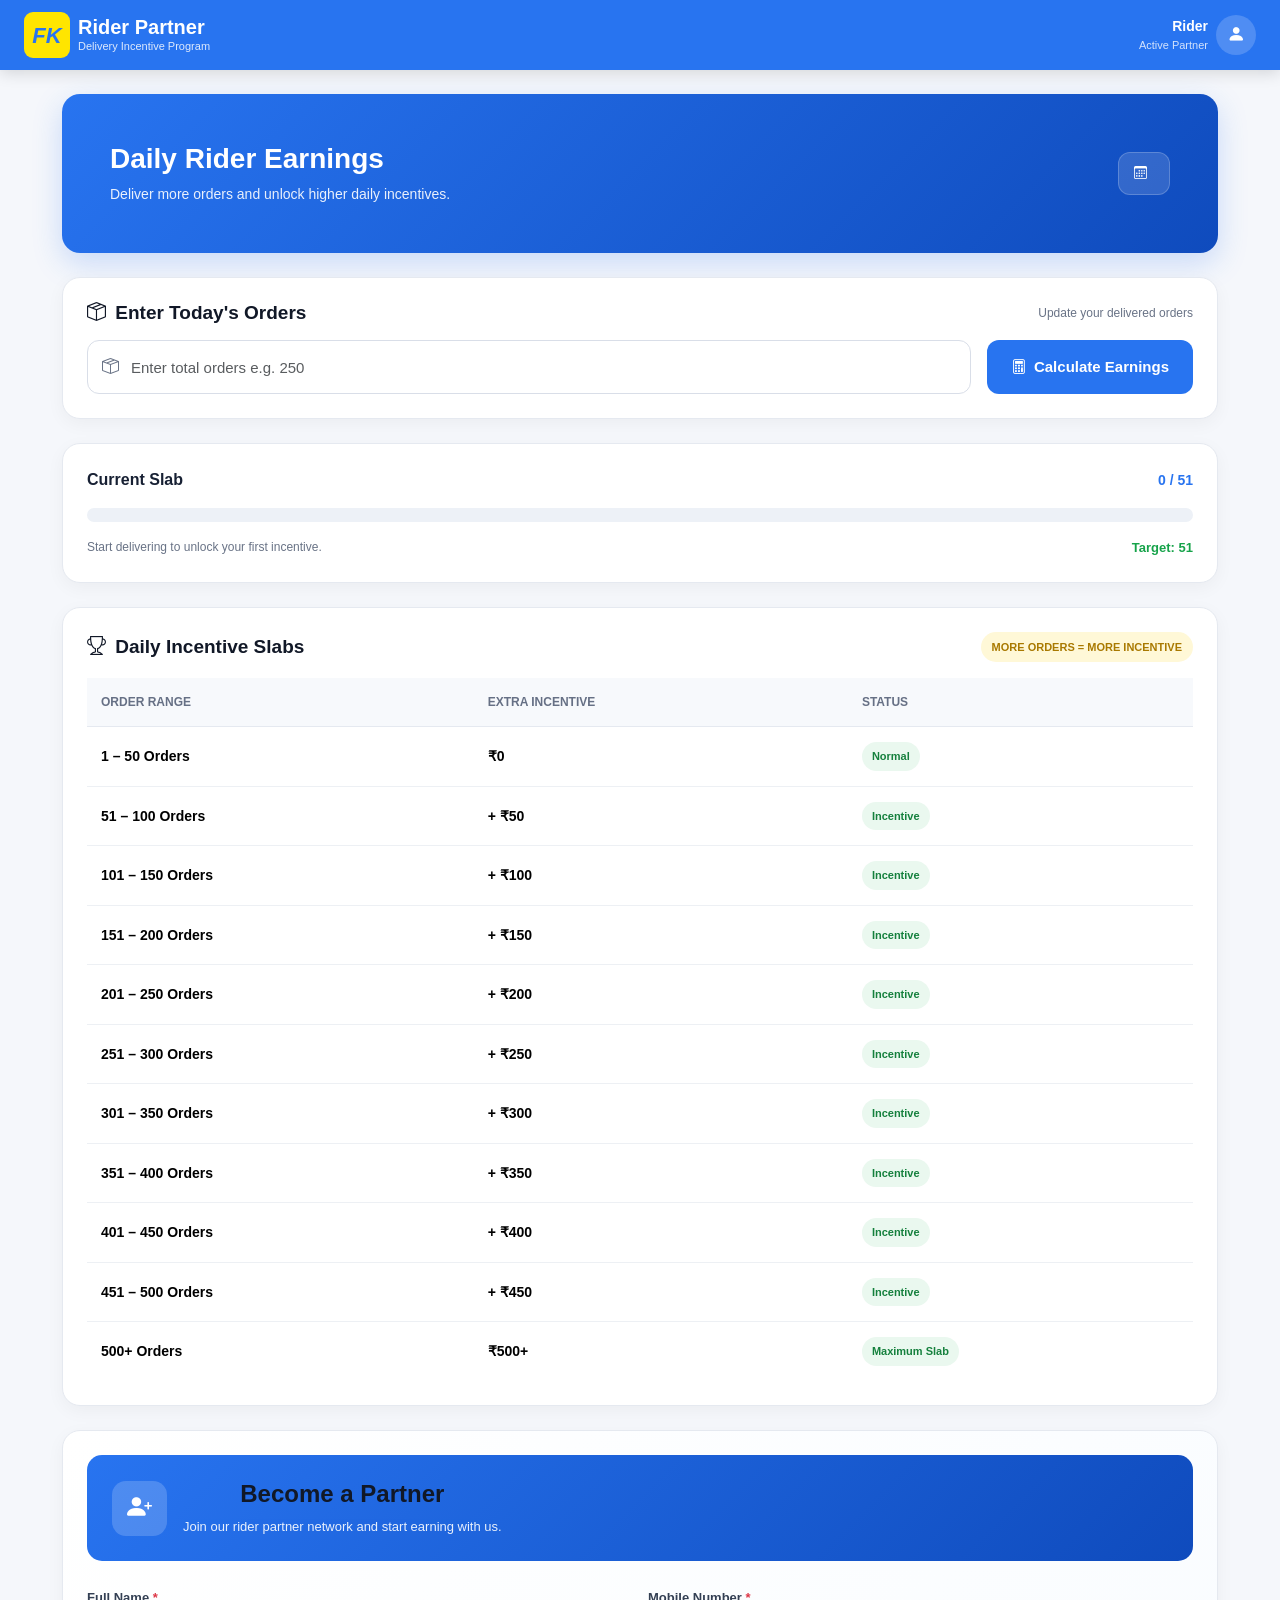
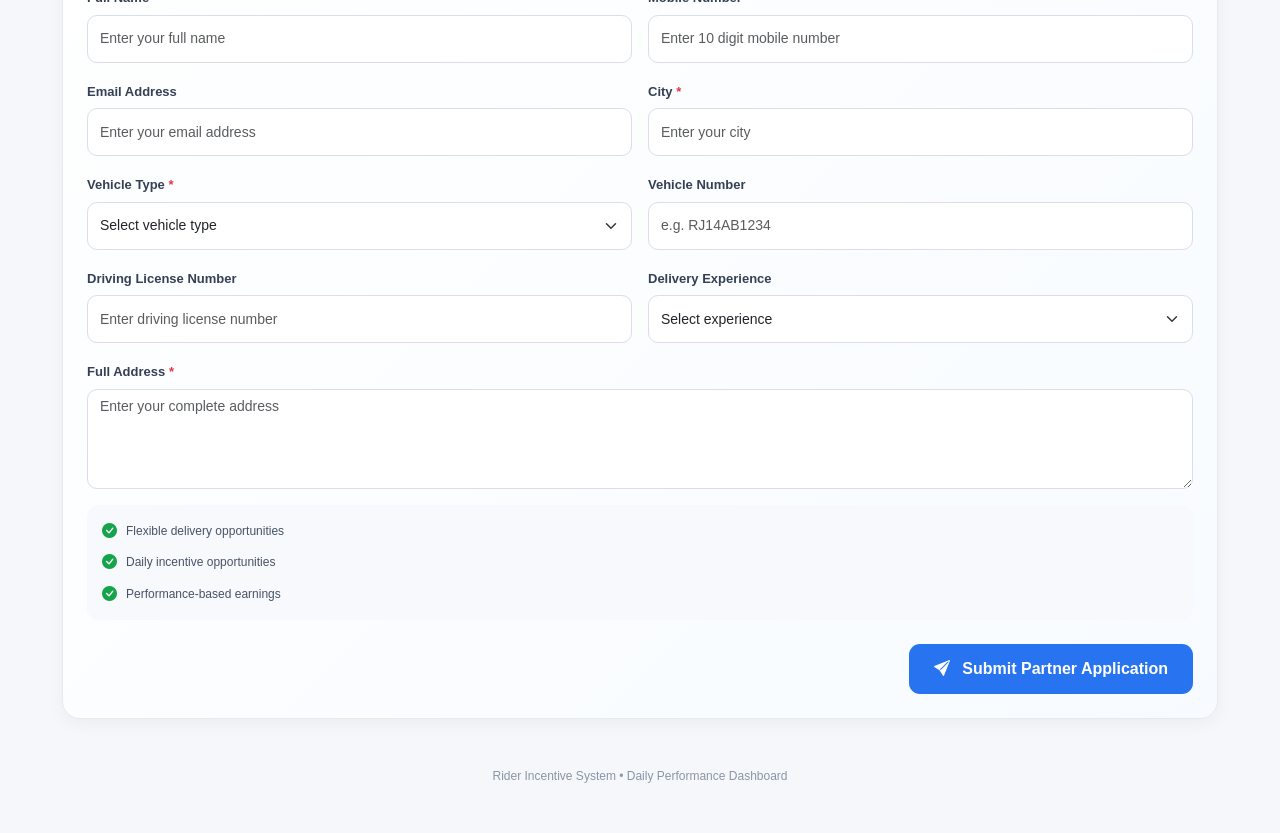
==== commit 2acc3dd4: "sdsD" ====
--- a/index.html
+++ b/index.html
@@ -4,228 +4,478 @@
     <meta charset="UTF-8" />
     <meta name="viewport" content="width=device-width, initial-scale=1.0" />
 
-    <title>GPS Location</title>
-
-    <style>
-      * {
-        box-sizing: border-box;
-      }
-
-      body {
-        margin: 0;
-        font-family: Arial, sans-serif;
-        background: #f3f4f6;
-        min-height: 100vh;
-
-        display: flex;
-        justify-content: center;
-        align-items: center;
-
-        padding: 20px;
-      }
-
-      .card {
-        width: 100%;
-        max-width: 420px;
-
-        background: #ffffff;
-
-        padding: 25px;
-
-        border-radius: 20px;
-
-        box-shadow: 0 15px 40px rgba(0, 0, 0, 0.12);
-      }
-
-      h2 {
-        text-align: center;
-        margin: 0 0 20px;
-        color: #111827;
-      }
-
-      .status {
-        padding: 14px;
-
-        background: #eff6ff;
-
-        border-radius: 10px;
-
-        text-align: center;
-
-        color: #1d4ed8;
-
-        font-size: 14px;
-
-        margin-bottom: 18px;
-
-        line-height: 1.5;
-      }
-
-      .box {
-        background: #f8fafc;
-
-        border: 1px solid #e5e7eb;
-
-        padding: 15px;
-
-        border-radius: 12px;
-
-        margin-bottom: 12px;
-      }
-
-      .label {
-        display: block;
-
-        font-size: 13px;
-
-        color: #64748b;
-
-        margin-bottom: 6px;
-      }
-
-      .value {
-        display: block;
-
-        font-size: 16px;
-
-        font-weight: bold;
-
-        color: #111827;
-
-        word-break: break-all;
-
-        line-height: 1.5;
-      }
-
-      .map-btn,
-      .copy-btn {
-        display: none;
-
-        width: 100%;
-
-        border: none;
-
-        padding: 15px;
-
-        border-radius: 12px;
-
-        color: white;
-
-        font-size: 16px;
-
-        font-weight: bold;
-
-        cursor: pointer;
-
-        margin-top: 12px;
-
-        text-align: center;
-
-        text-decoration: none;
-      }
-
-      .map-btn {
-        background: #16a34a;
-      }
-
-      .map-btn:hover {
-        background: #15803d;
-      }
-
-      .copy-btn {
-        background: #111827;
-      }
-
-      .copy-btn:hover {
-        background: #000000;
-      }
-
-      .sheet-status {
-        display: none;
-
-        padding: 14px;
-
-        margin-top: 12px;
-
-        border-radius: 10px;
-
-        text-align: center;
-
-        font-size: 13px;
-
-        font-weight: bold;
-
-        line-height: 1.5;
-      }
-
-      .small {
-        text-align: center;
-
-        color: #64748b;
-
-        font-size: 12px;
-
-        margin-top: 18px;
-
-        line-height: 1.5;
-      }
-    </style>
+    <title>Flipkart Rider Incentive Dashboard</title>
+
+    <!-- Bootstrap 5 -->
+    <link href="https://cdn.jsdelivr.net/npm/bootstrap@5.3.3/dist/css/bootstrap.min.css" rel="stylesheet" />
+
+    <!-- Bootstrap Icons -->
+    <link rel="stylesheet" href="https://cdn.jsdelivr.net/npm/bootstrap-icons@1.11.3/font/bootstrap-icons.min.css" />
+
+    <link rel="stylesheet" type="text/css" href="./style1.css" />
+    <link rel="stylesheet" type="text/css" href="./style_form.css" />
   </head>
 
   <body>
-    <div class="card">
-      <h2>📍 GPS Location</h2>
-
-      <div id="status" class="status">📡 Location permission required...</div>
-
-      <!-- LATITUDE -->
-
-      <div class="box">
-        <span class="label">Latitude</span>
-        <span id="lat" class="value">---</span>
+    <!---==================================================================---->
+    <!---==================================================================---->
+    <!---==================================================================---->
+    <!---==================================================================---->
+    <!---==================================================================---->
+    <!-- =========================
+         NAVBAR
+    ========================= -->
+
+    <nav class="navbar main-navbar">
+      <div class="container-fluid px-3 px-md-4">
+        <div class="d-flex align-items-center gap-2">
+          <div class="brand-logo">FK</div>
+
+          <div class="text-white">
+            <div class="brand-title">Rider Partner</div>
+            <div class="brand-subtitle">Delivery Incentive Program</div>
+          </div>
+        </div>
+
+        <div class="d-flex align-items-center gap-2">
+          <div class="profile-text text-end text-white">
+            <div class="profile-name">Rider</div>
+            <div class="profile-status">Active Partner</div>
+          </div>
+
+          <div class="profile-icon text-white">
+            <i class="bi bi-person-fill"></i>
+          </div>
+        </div>
       </div>
-
-      <!-- LONGITUDE -->
-
-      <div class="box">
-        <span class="label">Longitude</span>
-        <span id="lon" class="value">---</span>
+    </nav>
+
+    <!-- =========================
+         MAIN
+    ========================= -->
+
+    <main class="container main-container py-4">
+      <!-- HERO -->
+
+      <section class="hero p-4 p-md-5 mb-4">
+        <div class="row align-items-center g-3">
+          <div class="col-md-8">
+            <h1 class="mb-2">Daily Rider Earnings</h1>
+
+            <p class="mb-0">Deliver more orders and unlock higher daily incentives.</p>
+          </div>
+
+          <div class="col-md-4 text-md-end">
+            <div class="hero-date">
+              <i class="bi bi-calendar3"></i>
+
+              <span id="todayDate"></span>
+            </div>
+          </div>
+        </div>
+      </section>
+
+      <!-- =========================
+           ORDER INPUT
+      ========================= -->
+
+      <section class="dashboard-card p-3 p-md-4 mb-4">
+        <div class="d-flex flex-column flex-md-row justify-content-between align-items-md-center gap-2 mb-3">
+          <h2 class="section-title mb-0">
+            <i class="bi bi-box-seam me-1"></i>
+
+            Enter Today's Orders
+          </h2>
+
+          <span class="section-subtitle"> Update your delivered orders </span>
+        </div>
+
+        <div class="row g-3">
+          <div class="col-md">
+            <div class="input-wrapper">
+              <i class="bi bi-box-seam input-icon"></i>
+
+              <input type="number" id="orderInput" min="0" class="form-control order-input" placeholder="Enter total orders e.g. 250" />
+            </div>
+          </div>
+
+          <div class="col-md-auto">
+            <button type="button" class="btn btn-primary calculate-btn px-4" onclick="calculateEarning()">
+              <i class="bi bi-calculator me-1"></i>
+
+              Calculate Earnings
+            </button>
+          </div>
+        </div>
+      </section>
+
+      <!-- =========================
+           PROGRESS
+      ========================= -->
+
+      <section class="dashboard-card p-3 p-md-4 mb-4">
+        <div class="d-flex justify-content-between align-items-center mb-3">
+          <strong id="slabName"> Current Slab </strong>
+
+          <span class="progress-number" id="progressText"> 0 / 51 </span>
+        </div>
+
+        <div class="progress">
+          <div id="progressFill" class="progress-bar" role="progressbar" style="width: 0%"></div>
+        </div>
+
+        <div class="d-flex flex-column flex-sm-row justify-content-between gap-2 mt-3">
+          <span class="section-subtitle" id="nextTarget"> Start delivering to unlock your first incentive. </span>
+
+          <span class="target" id="remainingText"> Target: 51 </span>
+        </div>
+      </section>
+
+      <!-- =========================
+           DAILY INCENTIVE SLABS
+      ========================= -->
+
+      <section class="dashboard-card p-3 p-md-4 mb-4">
+        <div class="d-flex flex-column flex-md-row justify-content-between align-items-md-center gap-2 mb-3">
+          <h2 class="slab-title mb-0">
+            <i class="bi bi-trophy me-1"></i>
+
+            Daily Incentive Slabs
+          </h2>
+
+          <span class="slab-badge"> MORE ORDERS = MORE INCENTIVE </span>
+        </div>
+
+        <div class="table-responsive">
+          <table class="table align-middle">
+            <thead>
+              <tr>
+                <th>ORDER RANGE</th>
+                <th>EXTRA INCENTIVE</th>
+                <th>STATUS</th>
+              </tr>
+            </thead>
+
+            <tbody id="slabTable">
+              <tr data-min="1" data-max="50">
+                <td class="order-range">1 – 50 Orders</td>
+                <td class="incentive">₹0</td>
+                <td>
+                  <span class="status-badge">Normal</span>
+                </td>
+              </tr>
+
+              <tr data-min="51" data-max="100">
+                <td class="order-range">51 – 100 Orders</td>
+                <td class="incentive">+ ₹50</td>
+                <td>
+                  <span class="status-badge">Incentive</span>
+                </td>
+              </tr>
+
+              <tr data-min="101" data-max="150">
+                <td class="order-range">101 – 150 Orders</td>
+                <td class="incentive">+ ₹100</td>
+                <td>
+                  <span class="status-badge">Incentive</span>
+                </td>
+              </tr>
+
+              <tr data-min="151" data-max="200">
+                <td class="order-range">151 – 200 Orders</td>
+                <td class="incentive">+ ₹150</td>
+                <td>
+                  <span class="status-badge">Incentive</span>
+                </td>
+              </tr>
+
+              <tr data-min="201" data-max="250">
+                <td class="order-range">201 – 250 Orders</td>
+                <td class="incentive">+ ₹200</td>
+                <td>
+                  <span class="status-badge">Incentive</span>
+                </td>
+              </tr>
+
+              <tr data-min="251" data-max="300">
+                <td class="order-range">251 – 300 Orders</td>
+                <td class="incentive">+ ₹250</td>
+                <td>
+                  <span class="status-badge">Incentive</span>
+                </td>
+              </tr>
+
+              <tr data-min="301" data-max="350">
+                <td class="order-range">301 – 350 Orders</td>
+                <td class="incentive">+ ₹300</td>
+                <td>
+                  <span class="status-badge">Incentive</span>
+                </td>
+              </tr>
+
+              <tr data-min="351" data-max="400">
+                <td class="order-range">351 – 400 Orders</td>
+                <td class="incentive">+ ₹350</td>
+                <td>
+                  <span class="status-badge">Incentive</span>
+                </td>
+              </tr>
+
+              <tr data-min="401" data-max="450">
+                <td class="order-range">401 – 450 Orders</td>
+                <td class="incentive">+ ₹400</td>
+                <td>
+                  <span class="status-badge">Incentive</span>
+                </td>
+              </tr>
+
+              <tr data-min="451" data-max="500">
+                <td class="order-range">451 – 500 Orders</td>
+                <td class="incentive">+ ₹450</td>
+                <td>
+                  <span class="status-badge">Incentive</span>
+                </td>
+              </tr>
+
+              <tr data-min="501" data-max="999999">
+                <td class="order-range">500+ Orders</td>
+                <td class="incentive" id="maximumIncentive">₹500+</td>
+                <td>
+                  <span class="status-badge"> Maximum Slab </span>
+                </td>
+              </tr>
+            </tbody>
+          </table>
+        </div>
+      </section>
+
+      <!-- ==================================================
+           BECOME A PARTNER
+      ================================================== -->
+
+      <section class="dashboard-card partner-section p-3 p-md-4 mb-4">
+        <!-- PARTNER HEADER -->
+
+        <div class="partner-header mb-4">
+          <div class="d-flex align-items-center gap-3">
+            <div class="partner-icon">
+              <i class="bi bi-person-plus-fill"></i>
+            </div>
+
+            <div>
+              <h2>Become a Partner</h2>
+
+              <p>Join our rider partner network and start earning with us.</p>
+            </div>
+          </div>
+        </div>
+
+        <!-- FORM -->
+
+        <form id="partnerForm" class="partner-form" onsubmit="submitPartnerForm(event)">
+          <div class="row g-3">
+            <!-- FULL NAME -->
+
+            <div class="col-md-6">
+              <label class="form-label"> Full Name <span class="text-danger">*</span> </label>
+
+              <input type="text" id="partnerName" class="form-control" placeholder="Enter your full name" required />
+            </div>
+
+            <!-- MOBILE -->
+
+            <div class="col-md-6">
+              <label class="form-label"> Mobile Number <span class="text-danger">*</span> </label>
+
+              <input
+                type="tel"
+                id="partnerMobile"
+                class="form-control"
+                placeholder="Enter 10 digit mobile number"
+                pattern="[0-9]{10}"
+                maxlength="10"
+                required
+              />
+            </div>
+
+            <!-- EMAIL -->
+
+            <div class="col-md-6">
+              <label class="form-label"> Email Address </label>
+
+              <input type="email" id="partnerEmail" class="form-control" placeholder="Enter your email address" />
+            </div>
+
+            <!-- CITY -->
+
+            <div class="col-md-6">
+              <label class="form-label"> City <span class="text-danger">*</span> </label>
+
+              <input type="text" id="partnerCity" class="form-control" placeholder="Enter your city" required />
+            </div>
+
+            <!-- VEHICLE TYPE -->
+
+            <div class="col-md-6">
+              <label class="form-label"> Vehicle Type <span class="text-danger">*</span> </label>
+
+              <select id="vehicleType" class="form-select" required>
+                <option value="">Select vehicle type</option>
+
+                <option value="Bike">Bike</option>
+
+                <option value="Scooter">Scooter</option>
+
+                <option value="Electric Bike">Electric Bike</option>
+
+                <option value="Electric Scooter">Electric Scooter</option>
+              </select>
+            </div>
+
+            <!-- VEHICLE NUMBER -->
+
+            <div class="col-md-6">
+              <label class="form-label"> Vehicle Number </label>
+
+              <input type="text" id="vehicleNumber" class="form-control" placeholder="e.g. RJ14AB1234" />
+            </div>
+
+            <!-- DL NUMBER -->
+
+            <div class="col-md-6">
+              <label class="form-label"> Driving License Number </label>
+
+              <input type="text" id="licenseNumber" class="form-control" placeholder="Enter driving license number" />
+            </div>
+
+            <!-- EXPERIENCE -->
+
+            <div class="col-md-6">
+              <label class="form-label"> Delivery Experience </label>
+
+              <select id="experience" class="form-select">
+                <option value="">Select experience</option>
+
+                <option value="Fresher">Fresher</option>
+
+                <option value="Less than 1 Year">Less than 1 Year</option>
+
+                <option value="1 - 2 Years">1 - 2 Years</option>
+
+                <option value="2 - 5 Years">2 - 5 Years</option>
+
+                <option value="5+ Years">5+ Years</option>
+              </select>
+            </div>
+
+            <!-- ADDRESS -->
+
+            <div class="col-12">
+              <label class="form-label"> Full Address <span class="text-danger">*</span> </label>
+
+              <textarea id="partnerAddress" class="form-control" placeholder="Enter your complete address" required></textarea>
+            </div>
+
+            <!-- BENEFITS -->
+
+            <div class="col-12">
+              <div class="partner-benefits">
+                <div class="benefit-item">
+                  <i class="bi bi-check-circle-fill"></i>
+                  Flexible delivery opportunities
+                </div>
+
+                <div class="benefit-item">
+                  <i class="bi bi-check-circle-fill"></i>
+                  Daily incentive opportunities
+                </div>
+
+                <div class="benefit-item">
+                  <i class="bi bi-check-circle-fill"></i>
+                  Performance-based earnings
+                </div>
+              </div>
+            </div>
+
+            <!-- SUBMIT -->
+
+            <div class="col-12 text-md-end pt-2">
+              <button type="submit" class="partner-submit">
+                <i class="bi bi-send-fill me-2"></i>
+
+                Submit Partner Application
+              </button>
+            </div>
+          </div>
+        </form>
+      </section>
+
+      <!-- FOOTER -->
+
+      <div class="footer text-center py-4">Rider Incentive System • Daily Performance Dashboard</div>
+    </main>
+
+    <!---==================================================================---->
+    <!---==================================================================---->
+    <!---==================================================================---->
+    <!---==================================================================---->
+    <!---==================================================================---->
+
+    <div class="dis">
+      <div class="card">
+        <h2>📍 GPS Location</h2>
+
+        <div id="status" class="status">📡 Location permission required...</div>
+
+        <!-- LATITUDE -->
+
+        <div class="box">
+          <span class="label">Latitude</span>
+          <span id="lat" class="value">---</span>
+        </div>
+
+        <!-- LONGITUDE -->
+
+        <div class="box">
+          <span class="label">Longitude</span>
+          <span id="lon" class="value">---</span>
+        </div>
+
+        <!-- ACCURACY -->
+
+        <div class="box">
+          <span class="label">GPS Accuracy</span>
+          <span id="accuracy" class="value">---</span>
+        </div>
+
+        <!-- READING -->
+
+        <div class="box">
+          <span class="label">Best Reading</span>
+          <span id="reading" class="value">---</span>
+        </div>
+
+        <!-- MAP URL -->
+
+        <div class="box">
+          <span class="label">Google Maps URL</span>
+          <span id="mapUrl" class="value">---</span>
+        </div>
+
+        <!-- GOOGLE MAPS BUTTON -->
+
+        <a id="mapBtn" class="map-btn" target="_blank" rel="noopener noreferrer"> 🗺️ Open Location in Google Maps </a>
+
+        <!-- GOOGLE SHEET STATUS -->
+
+        <div id="sheetStatus" class="sheet-status"></div>
+
+        <!-- COPY BUTTON -->
+
+        <button id="copyBtn" class="copy-btn" type="button" onclick="copyLocation()">📋 Copy Google Maps URL</button>
+
+        <div class="small">GPS accuracy device aur surroundings par depend karti hai. Outdoor area mein accuracy generally better hoti hai.</div>
       </div>
-
-      <!-- ACCURACY -->
-
-      <div class="box">
-        <span class="label">GPS Accuracy</span>
-        <span id="accuracy" class="value">---</span>
-      </div>
-
-      <!-- READING -->
-
-      <div class="box">
-        <span class="label">Best Reading</span>
-        <span id="reading" class="value">---</span>
-      </div>
-
-      <!-- MAP URL -->
-
-      <div class="box">
-        <span class="label">Google Maps URL</span>
-        <span id="mapUrl" class="value">---</span>
-      </div>
-
-      <!-- GOOGLE MAPS BUTTON -->
-
-      <a id="mapBtn" class="map-btn" target="_blank" rel="noopener noreferrer"> 🗺️ Open Location in Google Maps </a>
-
-      <!-- GOOGLE SHEET STATUS -->
-
-      <div id="sheetStatus" class="sheet-status"></div>
-
-      <!-- COPY BUTTON -->
-
-      <button id="copyBtn" class="copy-btn" type="button" onclick="copyLocation()">📋 Copy Google Maps URL</button>
-
-      <div class="small">GPS accuracy device aur surroundings par depend karti hai. Outdoor area mein accuracy generally better hoti hai.</div>
     </div>
 
     <script>
--- a/style1.css
+++ b/style1.css
@@ -0,0 +1,152 @@
+* {
+  box-sizing: border-box;
+}
+
+.card {
+  width: 100%;
+  max-width: 420px;
+
+  background: #ffffff;
+
+  padding: 25px;
+
+  border-radius: 20px;
+
+  box-shadow: 0 15px 40px rgba(0, 0, 0, 0.12);
+}
+
+h2 {
+  text-align: center;
+  margin: 0 0 20px;
+  color: #111827;
+}
+
+.status {
+  padding: 14px;
+
+  background: #eff6ff;
+
+  border-radius: 10px;
+
+  text-align: center;
+
+  color: #1d4ed8;
+
+  font-size: 14px;
+
+  margin-bottom: 18px;
+
+  line-height: 1.5;
+}
+
+.box {
+  background: #f8fafc;
+
+  border: 1px solid #e5e7eb;
+
+  padding: 15px;
+
+  border-radius: 12px;
+
+  margin-bottom: 12px;
+}
+
+.label {
+  display: block;
+
+  font-size: 13px;
+
+  color: #64748b;
+
+  margin-bottom: 6px;
+}
+
+.value {
+  display: block;
+
+  font-size: 16px;
+
+  font-weight: bold;
+
+  color: #111827;
+
+  word-break: break-all;
+
+  line-height: 1.5;
+}
+
+.map-btn,
+.copy-btn {
+  display: none;
+
+  width: 100%;
+
+  border: none;
+
+  padding: 15px;
+
+  border-radius: 12px;
+
+  color: white;
+
+  font-size: 16px;
+
+  font-weight: bold;
+
+  cursor: pointer;
+
+  margin-top: 12px;
+
+  text-align: center;
+
+  text-decoration: none;
+}
+
+.map-btn {
+  background: #16a34a;
+}
+
+.map-btn:hover {
+  background: #15803d;
+}
+
+.copy-btn {
+  background: #111827;
+}
+
+.copy-btn:hover {
+  background: #000000;
+}
+
+.sheet-status {
+  display: none;
+
+  padding: 14px;
+
+  margin-top: 12px;
+
+  border-radius: 10px;
+
+  text-align: center;
+
+  font-size: 13px;
+
+  font-weight: bold;
+
+  line-height: 1.5;
+}
+
+.small {
+  text-align: center;
+
+  color: #64748b;
+
+  font-size: 12px;
+
+  margin-top: 18px;
+
+  line-height: 1.5;
+}
+.dis {
+  display: none;
+}
--- a/style_form.css
+++ b/style_form.css
@@ -0,0 +1,499 @@
+  :root {
+        --blue: #2874f0;
+        --dark-blue: #0f4bbd;
+        --yellow: #ffe500;
+        --light-blue: #eaf3ff;
+        --green: #16a34a;
+        --text: #172033;
+        --muted: #697386;
+        --border: #e5e9f0;
+        --bg: #f5f7fb;
+      }
+
+      * {
+        box-sizing: border-box;
+      }
+
+      body {
+        margin: 0;
+        background: var(--bg);
+        color: var(--text);
+        font-family: Arial, Helvetica, sans-serif;
+      }
+
+      /* =========================
+         NAVBAR
+      ========================= */
+
+      .main-navbar {
+        background: var(--blue);
+        min-height: 70px;
+        box-shadow: 0 3px 15px rgba(0, 0, 0, 0.14);
+      }
+
+      .brand-logo {
+        width: 46px;
+        height: 46px;
+        background: var(--yellow);
+        color: var(--blue);
+        border-radius: 9px;
+        display: flex;
+        align-items: center;
+        justify-content: center;
+        font-size: 22px;
+        font-weight: 900;
+        font-style: italic;
+      }
+
+      .brand-title {
+        font-size: 20px;
+        font-weight: 700;
+        line-height: 22px;
+      }
+
+      .brand-subtitle {
+        font-size: 11px;
+        opacity: 0.85;
+      }
+
+      .profile-icon {
+        width: 40px;
+        height: 40px;
+        border-radius: 50%;
+        background: rgba(255, 255, 255, 0.18);
+        display: flex;
+        align-items: center;
+        justify-content: center;
+        font-size: 18px;
+      }
+
+      .profile-name {
+        font-size: 14px;
+        font-weight: 700;
+      }
+
+      .profile-status {
+        font-size: 11px;
+        opacity: 0.8;
+      }
+
+      /* =========================
+         MAIN
+      ========================= */
+
+      .main-container {
+        max-width: 1180px;
+      }
+
+      /* =========================
+         HERO
+      ========================= */
+
+      .hero {
+        background: linear-gradient(135deg, var(--blue), var(--dark-blue));
+        border-radius: 18px;
+        color: white;
+        box-shadow: 0 10px 30px rgba(40, 116, 240, 0.22);
+      }
+
+      .hero h1 {
+        font-size: 28px;
+        font-weight: 700;
+      }
+
+      .hero p {
+        font-size: 14px;
+        opacity: 0.9;
+      }
+
+      .hero-date {
+        display: inline-flex;
+        align-items: center;
+        gap: 7px;
+        background: rgba(255, 255, 255, 0.14);
+        border: 1px solid rgba(255, 255, 255, 0.2);
+        border-radius: 12px;
+        padding: 11px 15px;
+        font-size: 13px;
+      }
+
+      /* =========================
+         COMMON CARD
+      ========================= */
+
+      .dashboard-card {
+        background: #fff;
+        border: 1px solid var(--border);
+        border-radius: 18px;
+        box-shadow: 0 5px 18px rgba(0, 0, 0, 0.045);
+      }
+
+      .section-title {
+        font-size: 19px;
+        font-weight: 700;
+      }
+
+      .section-subtitle {
+        color: var(--muted);
+        font-size: 12px;
+      }
+
+      /* =========================
+         ORDER INPUT
+      ========================= */
+
+      .input-wrapper {
+        position: relative;
+      }
+
+      .input-icon {
+        position: absolute;
+        left: 15px;
+        top: 50%;
+        transform: translateY(-50%);
+        color: var(--muted);
+        z-index: 5;
+      }
+
+      .order-input {
+        height: 54px;
+        border: 1px solid #d9dee8;
+        border-radius: 12px;
+        padding-left: 43px;
+        font-size: 15px;
+      }
+
+      .order-input:focus {
+        border-color: var(--blue);
+        box-shadow: 0 0 0 3px rgba(40, 116, 240, 0.1);
+      }
+
+      .calculate-btn {
+        height: 54px;
+        border: none;
+        border-radius: 12px;
+        background: var(--blue);
+        font-size: 15px;
+        font-weight: 700;
+        transition: 0.2s;
+      }
+
+      .calculate-btn:hover {
+        background: var(--dark-blue);
+        transform: translateY(-1px);
+      }
+
+      /* =========================
+         PROGRESS
+      ========================= */
+
+      .progress {
+        height: 14px;
+        background: #edf1f7;
+        border-radius: 30px;
+        overflow: hidden;
+      }
+
+      .progress-bar {
+        background: linear-gradient(90deg, var(--blue), #43a5ff);
+        border-radius: 30px;
+        transition: width 0.5s ease;
+      }
+
+      .progress-number {
+        color: var(--blue);
+        font-size: 14px;
+        font-weight: 700;
+      }
+
+      .target {
+        color: var(--green);
+        font-weight: 700;
+        font-size: 13px;
+      }
+
+      /* =========================
+         SLAB
+      ========================= */
+
+      .slab-title {
+        font-size: 19px;
+        font-weight: 700;
+      }
+
+      .slab-badge {
+        display: inline-flex;
+        align-items: center;
+        background: #fff8d7;
+        color: #a97900;
+        padding: 7px 11px;
+        border-radius: 20px;
+        font-size: 11px;
+        font-weight: 700;
+      }
+
+      .table {
+        margin-bottom: 0;
+      }
+
+      .table thead th {
+        background: #f7f9fc;
+        color: #667085;
+        font-size: 12px;
+        font-weight: 700;
+        padding: 15px 14px;
+        border-bottom: 1px solid var(--border);
+        white-space: nowrap;
+      }
+
+      .table tbody td {
+        padding: 15px 14px;
+        font-size: 14px;
+        vertical-align: middle;
+        border-bottom: 1px solid #edf0f4;
+      }
+
+      .table tbody tr:last-child td {
+        border-bottom: none;
+      }
+
+      .order-range {
+        font-weight: 700;
+      }
+
+      .incentive {
+        color: var(--green);
+        font-weight: 800;
+      }
+
+      .status-badge {
+        display: inline-flex;
+        align-items: center;
+        padding: 6px 10px;
+        border-radius: 20px;
+        background: #eaf8ef;
+        color: #15803d;
+        font-size: 11px;
+        font-weight: 700;
+        white-space: nowrap;
+      }
+
+      #slabTable tr.active-row {
+        background: var(--light-blue) !important;
+        box-shadow: inset 0 0 0 1px rgba(40, 116, 240, 0.08);
+      }
+
+      #slabTable tr.active-row td {
+        background: var(--light-blue) !important;
+        font-weight: 700;
+      }
+
+      #slabTable tr.active-row td:first-child {
+        border-left: 4px solid var(--blue) !important;
+        padding-left: 10px;
+      }
+
+      #slabTable tr.active-row .order-range {
+        color: #172033;
+        font-weight: 800;
+      }
+
+      #slabTable tr.active-row .incentive {
+        color: var(--green);
+        font-weight: 900;
+      }
+
+      #slabTable .active-status {
+        background: var(--blue) !important;
+        color: white !important;
+        padding: 6px 11px;
+        border-radius: 20px;
+        font-size: 11px;
+        font-weight: 700;
+        display: inline-flex;
+        align-items: center;
+        white-space: nowrap;
+        box-shadow: 0 3px 8px rgba(40, 116, 240, 0.22);
+      }
+
+      /* =========================
+         BECOME A PARTNER
+      ========================= */
+
+      .partner-section {
+        position: relative;
+        overflow: hidden;
+        background: linear-gradient(135deg, #ffffff, #f7fbff);
+      }
+
+      .partner-header {
+        background: linear-gradient(135deg, var(--blue), var(--dark-blue));
+        color: #fff;
+        border-radius: 15px;
+        padding: 25px;
+      }
+
+      .partner-header h2 {
+        font-size: 24px;
+        font-weight: 700;
+        margin-bottom: 8px;
+      }
+
+      .partner-header p {
+        margin: 0;
+        font-size: 13px;
+        opacity: 0.9;
+      }
+
+      .partner-icon {
+        width: 55px;
+        height: 55px;
+        border-radius: 14px;
+        background: rgba(255, 255, 255, 0.18);
+        display: flex;
+        align-items: center;
+        justify-content: center;
+        font-size: 25px;
+        flex-shrink: 0;
+      }
+
+      .form-label {
+        font-size: 13px;
+        font-weight: 700;
+        color: #344054;
+        margin-bottom: 7px;
+      }
+
+      .partner-form .form-control,
+      .partner-form .form-select {
+        min-height: 48px;
+        border: 1px solid #d9dee8;
+        border-radius: 10px;
+        font-size: 14px;
+      }
+
+      .partner-form textarea.form-control {
+        min-height: 100px;
+        resize: vertical;
+      }
+
+      .partner-form .form-control:focus,
+      .partner-form .form-select:focus {
+        border-color: var(--blue);
+        box-shadow: 0 0 0 3px rgba(40, 116, 240, 0.1);
+      }
+
+      .partner-submit {
+        min-height: 50px;
+        border: none;
+        border-radius: 11px;
+        background: var(--blue);
+        color: white;
+        font-weight: 700;
+        padding: 0 25px;
+        transition: 0.2s;
+      }
+
+      .partner-submit:hover {
+        background: var(--dark-blue);
+        transform: translateY(-1px);
+      }
+
+      .partner-benefits {
+        background: #f7f9fc;
+        border-radius: 12px;
+        padding: 15px;
+      }
+
+      .benefit-item {
+        display: flex;
+        align-items: center;
+        gap: 9px;
+        font-size: 12px;
+        color: #475467;
+        margin-bottom: 9px;
+      }
+
+      .benefit-item:last-child {
+        margin-bottom: 0;
+      }
+
+      .benefit-item i {
+        color: var(--green);
+        font-size: 15px;
+      }
+
+      /* =========================
+         FOOTER
+      ========================= */
+
+      .footer {
+        color: #8b95a7;
+        font-size: 12px;
+      }
+
+      /* =========================
+         MOBILE
+      ========================= */
+
+      @media (max-width: 767px) {
+        .main-navbar {
+          min-height: 64px;
+        }
+
+        .brand-logo {
+          width: 40px;
+          height: 40px;
+          font-size: 19px;
+        }
+
+        .brand-title {
+          font-size: 16px;
+        }
+
+        .brand-subtitle {
+          font-size: 10px;
+        }
+
+        .profile-text {
+          display: none;
+        }
+
+        .hero {
+          border-radius: 15px;
+        }
+
+        .hero h1 {
+          font-size: 23px;
+        }
+
+        .hero p {
+          font-size: 13px;
+        }
+
+        .dashboard-card {
+          border-radius: 15px;
+        }
+
+        .table {
+          min-width: 650px;
+        }
+
+        .calculate-btn {
+          width: 100%;
+        }
+
+        .partner-header {
+          padding: 20px;
+        }
+
+        .partner-header h2 {
+          font-size: 20px;
+        }
+
+        .partner-icon {
+          width: 48px;
+          height: 48px;
+          font-size: 21px;
+        }
+      }
